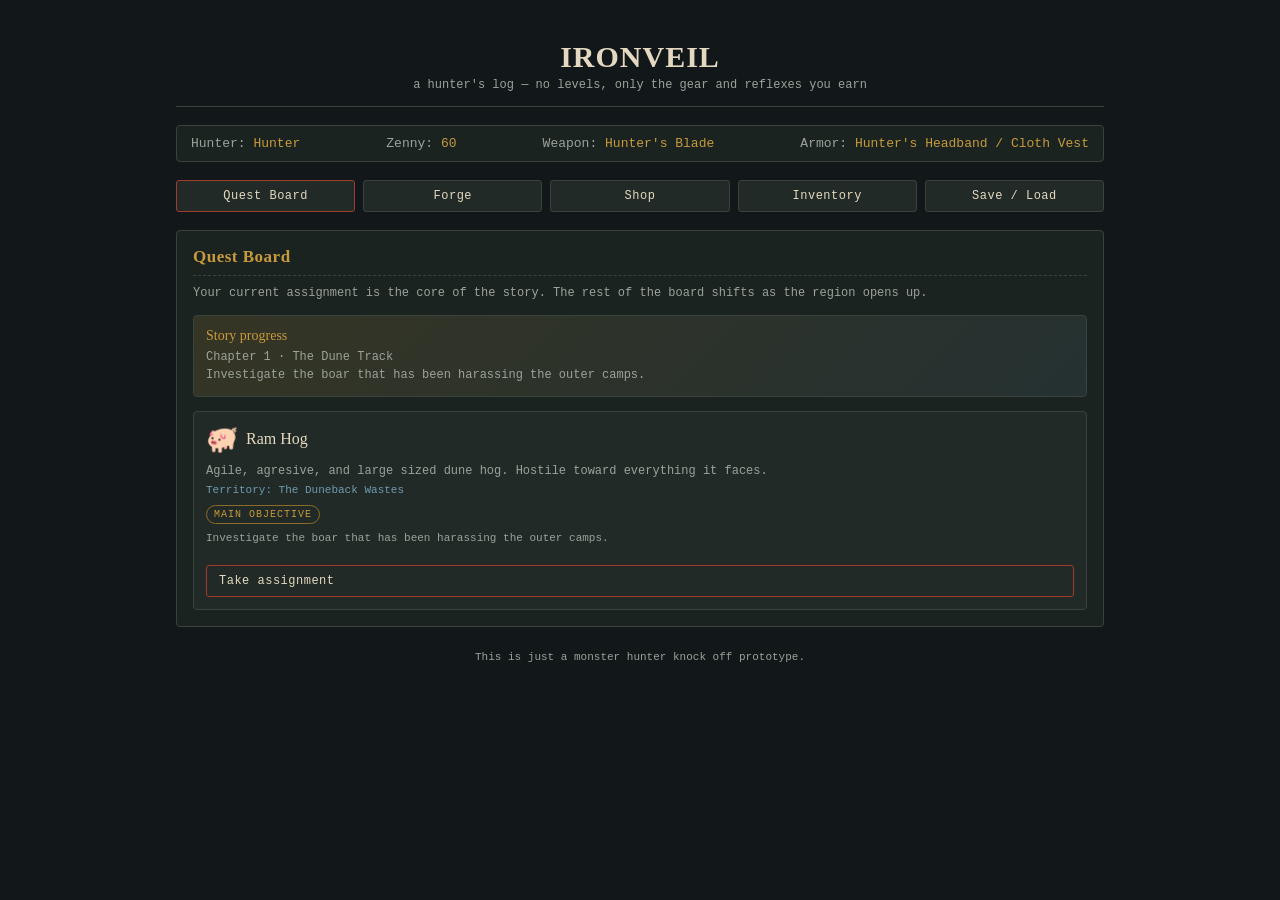
==== game/testgame.html @ aa2f3fcd "Update testgame.html" ====
<!DOCTYPE html>
<html lang="en">
<head>
    <meta charset="UTF-8">
    <meta name="viewport" content="width=device-width, initial-scale=1.0">
    <title>IRONVEIL — A Hunter's Log</title>

    <link rel="stylesheet" href="css/style.css">
</head>

<body>

    <div id="app">

        <div class="banner">
            <div class="eyebrow"></div>
            <h1>IRONVEIL</h1>
            <div class="sub">
                a hunter's log — no levels, only the gear and reflexes you earn
            </div>
        </div>

        <div class="topbar">
            <div class="stat">
                Hunter: <b id="tb-name">—</b>
            </div>

            <div class="stat">
                Zenny: <b id="tb-zenny">0</b>
            </div>

            <div class="stat">
                Weapon: <b id="tb-weapon">—</b>
            </div>

            <div class="stat">
                Armor: <b id="tb-armor">—</b>
            </div>
        </div>

        <div id="village-screen"></div>

        <div id="hunt-screen" class="hidden"></div>

        <div class="footer-note">
            This is just a monster hunter knock off prototype.
        </div>

    </div>

    <script type="module" src="js/main.js?v=202607211"></script>

</body>
</html>
---- game/css/style.css ----
:root {
  --bg: #12171a;
  --panel: #1b2320;
  --panel-alt: #212a26;
  --border: #38433d;
  --text: #e4d9c0;
  --text-dim: #9aa39a;
  --blood: #a23b2e;
  --blood-dim: #6e2c22;
  --gold: #c79a3c;
  --gold-dim: #8a6b28;
  --moss: #7a9a6e;
  --moss-dim: #4f6a47;
  --frost: #6f9bb0;
  --font-display: Georgia, "Times New Roman", serif;
  --font-mono: "Courier New", Courier, monospace;
}
@media (prefers-reduced-motion: reduce) {
  * {
    animation-duration: 0.001s !important;
    transition-duration: 0.001s !important;
  }
}
* {
  box-sizing: border-box;
}
html,
body {
  margin: 0;
  padding: 0;
  background: var(--bg);
  color: var(--text);
  font-family: var(--font-mono);
  min-height: 100vh;
}
#app {
  max-width: 960px;
  margin: 0 auto;
  padding: 16px 16px 48px;
}

.banner {
  text-align: center;
  padding: 18px 10px 14px;
  border-bottom: 1px solid var(--border);
  margin-bottom: 18px;
}
.banner .eyebrow {
  letter-spacing: 3px;
  font-size: 11px;
  color: var(--gold-dim);
  text-transform: uppercase;
}
.banner h1 {
  font-family: var(--font-display);
  font-size: 30px;
  margin: 6px 0 4px;
  letter-spacing: 1px;
  color: var(--text);
}
.banner .sub {
  font-size: 12px;
  color: var(--text-dim);
}

.topbar {
  display: flex;
  justify-content: space-between;
  align-items: center;
  flex-wrap: wrap;
  gap: 10px;
  background: var(--panel);
  border: 1px solid var(--border);
  border-radius: 4px;
  padding: 10px 14px;
  margin-bottom: 18px;
  font-size: 13px;
}
.topbar .stat {
  color: var(--text-dim);
}
.topbar .stat b {
  color: var(--gold);
  font-weight: normal;
}

.panel {
  background: var(--panel);
  border: 1px solid var(--border);
  border-radius: 4px;
  padding: 16px;
  margin-bottom: 18px;
}
.panel h2 {
  font-family: var(--font-display);
  font-size: 17px;
  margin: 0 0 12px;
  border-bottom: 1px dashed var(--border);
  padding-bottom: 8px;
  color: var(--gold);
  letter-spacing: 0.5px;
}

.section-copy {
  font-size: 12px;
  color: var(--text-dim);
  margin: -4px 0 12px;
  line-height: 1.6;
}

.stat-row {
  display: flex;
  flex-wrap: wrap;
  gap: 8px;
  margin-top: 4px;
}

.stat-chip {
  font-size: 11px;
  color: var(--text-dim);
  border: 1px solid var(--border);
  border-radius: 999px;
  padding: 4px 8px;
  background: rgba(255,255,255,0.03);
}

.quest-grid {
  display: grid;
  grid-template-columns: repeat(auto-fit, minmax(260px, 1fr));
  gap: 12px;
}
.quest-card {
  background: var(--panel-alt);
  border: 1px solid var(--border);
  border-radius: 4px;
  padding: 12px;
}
.quest-card .qname {
  font-family: var(--font-display);
  font-size: 16px;
  color: var(--text);
}
.quest-card .qicon {
  font-size: 26px;
  margin-right: 8px;
  vertical-align: middle;
}
.quest-card .qflavor {
  font-size: 12px;
  color: var(--text-dim);
  margin: 6px 0 4px;
  line-height: 1.5;
}
.quest-card .qarena {
  font-size: 11px;
  color: var(--frost);
  margin-bottom: 8px;
}

.story-banner {
  background: linear-gradient(135deg, rgba(199,154,60,0.15), rgba(106,148,176,0.12));
  border: 1px solid var(--border);
  border-radius: 4px;
  padding: 12px;
  margin-bottom: 14px;
}

.story-title {
  font-family: var(--font-display);
  font-size: 14px;
  color: var(--gold);
  margin-bottom: 4px;
}

.story-copy {
  font-size: 12px;
  color: var(--text-dim);
  line-height: 1.5;
}

.story-pill {
  display: inline-block;
  font-size: 10px;
  letter-spacing: 1px;
  text-transform: uppercase;
  color: var(--gold);
  border: 1px solid var(--gold-dim);
  border-radius: 999px;
  padding: 3px 7px;
  margin-bottom: 6px;
}

.story-subtitle {
  font-size: 11px;
  color: var(--text-dim);
  margin-bottom: 10px;
  line-height: 1.5;
}

button {
  font-family: var(--font-mono);
  background: var(--panel-alt);
  color: var(--text);
  border: 1px solid var(--border);
  border-radius: 3px;
  padding: 8px 12px;
  cursor: pointer;
  font-size: 12px;
  letter-spacing: 0.5px;
}
button:hover:not(:disabled) {
  border-color: var(--gold-dim);
  color: var(--gold);
}
button:focus-visible {
  outline: 2px solid var(--gold);
  outline-offset: 2px;
}
button:disabled {
  opacity: 0.4;
  cursor: not-allowed;
}
button.primary {
  border-color: var(--blood);
  color: var(--text);
}
button.primary:hover:not(:disabled) {
  background: var(--blood-dim);
  color: var(--text);
  border-color: var(--blood);
}
button.dodge:hover:not(:disabled) {
  border-color: var(--frost);
  color: var(--frost);
}
button.wide {
  width: 100%;
  text-align: left;
  margin-top: 8px;
}

.forge-grid {
  display: grid;
  grid-template-columns: repeat(auto-fit, minmax(240px, 1fr));
  gap: 12px;
}

.tree-panel {
  margin-top: 12px;
  padding: 10px;
  border: 1px solid var(--border);
  border-radius: 4px;
  background: rgba(255,255,255,0.03);
}

.tree-title {
  font-family: var(--font-display);
  font-size: 14px;
  color: var(--gold);
  margin-bottom: 4px;
}

.tree-copy {
  font-size: 11px;
  color: var(--text-dim);
  line-height: 1.5;
  margin-bottom: 8px;
}

.tree-list {
  display: grid;
  gap: 6px;
}

.tree-node {
  font-size: 11px;
  color: var(--text-dim);
  border: 1px solid var(--border);
  border-radius: 3px;
  padding: 6px 8px;
}

.tree-node.unlocked {
  color: var(--moss);
  border-color: var(--moss-dim);
}

.tree-node.active {
  color: var(--gold);
  border-color: var(--gold-dim);
}

.shop-grid {
  display: grid;
  grid-template-columns: repeat(auto-fit, minmax(220px, 1fr));
  gap: 12px;
}

.shop-card,
.inventory-card {
  background: var(--panel-alt);
  border: 1px solid var(--border);
  border-radius: 4px;
  padding: 12px;
}

.shop-title {
  font-family: var(--font-display);
  font-size: 15px;
  color: var(--text);
  margin-bottom: 4px;
}

.shop-desc {
  font-size: 12px;
  color: var(--text-dim);
  line-height: 1.5;
  margin-bottom: 10px;
}

.shop-actions {
  display: flex;
  justify-content: space-between;
  align-items: center;
  gap: 8px;
  font-size: 11px;
  color: var(--gold);
}

.wide-card {
  min-width: 100%;
}

.inventory-grid {
  display: grid;
  grid-template-columns: repeat(auto-fit, minmax(240px, 1fr));
  gap: 12px;
  margin-top: 6px;
}

.craft-card {
  background: var(--panel-alt);
  border: 1px solid var(--border);
  border-radius: 4px;
  padding: 12px;
}
.craft-card .cname {
  font-family: var(--font-display);
  font-size: 15px;
}
.craft-card .ctag {
  font-size: 10px;
  color: var(--text-dim);
  text-transform: uppercase;
  letter-spacing: 1px;
}
.craft-card .cstat {
  font-size: 12px;
  color: var(--moss);
  margin: 4px 0 4px;
}

.compare-text {
  font-size: 10px;
  color: var(--gold);
  margin-bottom: 8px;
  text-transform: uppercase;
  letter-spacing: 0.5px;
}
.weapon-style {
  font-size: 11px;
  color: var(--text-dim);
  margin-bottom: 8px;
  line-height: 1.5;
}
.loadout-note {
  display: flex;
  flex-wrap: wrap;
  gap: 8px;
  margin: 10px 0 4px;
}
.tactic-pill {
  font-size: 10px;
  color: var(--frost);
  border: 1px solid var(--frost);
  border-radius: 999px;
  padding: 3px 8px;
}

.req-list {
  list-style: none;
  margin: 0 0 10px;
  padding: 0;
  font-size: 11px;
}
.req-list li {
  display: flex;
  justify-content: space-between;
  padding: 2px 0;
  color: var(--text-dim);
}
.req-list li.ok {
  color: var(--moss);
}
.req-list li.bad {
  color: var(--blood);
}

.inv-grid {
  display: grid;
  grid-template-columns: repeat(auto-fit, minmax(140px, 1fr));
  gap: 8px;
  font-size: 12px;
}
.inv-item {
  background: var(--panel-alt);
  border: 1px solid var(--border);
  border-radius: 3px;
  padding: 6px 10px;
  display: flex;
  justify-content: space-between;
}
.inv-item span.n {
  color: var(--text-dim);
}
.inv-empty {
  color: var(--text-dim);
  font-size: 12px;
  font-style: italic;
}

.equip-row {
  display: flex;
  gap: 16px;
  flex-wrap: wrap;
  font-size: 12px;
  margin-top: 4px;
}
.equip-row div {
  color: var(--text-dim);
}
.equip-row b {
  color: var(--gold);
  font-weight: normal;
}

.arena-tag {
  font-size: 11px;
  color: var(--frost);
  margin-bottom: 12px;
}
.monster-head {
  display: flex;
  align-items: center;
  gap: 14px;
  margin-bottom: 10px;
}
.monster-head .micon {
  font-size: 44px;
}
.monster-head .mname {
  font-family: var(--font-display);
  font-size: 22px;
}
.monster-head .mtag {
  display: inline-block;
  font-size: 10px;
  letter-spacing: 1px;
  text-transform: uppercase;
  color: var(--blood);
  border: 1px solid var(--blood-dim);
  border-radius: 3px;
  padding: 2px 6px;
  margin-left: 8px;
  vertical-align: middle;
}

.telegraph-banner {
  background: #26201a;
  border: 1px solid var(--gold-dim);
  border-radius: 4px;
  padding: 10px 12px;
  margin: 10px 0;
  font-size: 12px;
  color: var(--gold);
  line-height: 1.5;
}
.telegraph-banner .tt-label {
  font-size: 10px;
  letter-spacing: 1px;
  text-transform: uppercase;
  color: var(--gold-dim);
  display: block;
  margin-bottom: 4px;
}

.barwrap {
  background: #0d1210;
  border: 1px solid var(--border);
  border-radius: 3px;
  height: 14px;
  overflow: hidden;
  position: relative;
}
.barfill {
  height: 100%;
  transition: width 0.25s ease;
}
.barfill.hp {
  background: var(--blood);
}
.barfill.stam {
  background: var(--moss);
}
.barfill.part {
  background: var(--gold-dim);
}
.barfill.broken {
  background: #3a3a3a;
}
.barlabel {
  font-size: 11px;
  color: var(--text-dim);
  display: flex;
  justify-content: space-between;
  margin-bottom: 3px;
}

.parts-grid {
  display: grid;
  grid-template-columns: repeat(auto-fit, minmax(190px, 1fr));
  gap: 10px;
  margin: 14px 0;
}
.part-card {
  background: var(--panel-alt);
  border: 1px solid var(--border);
  border-radius: 4px;
  padding: 10px;
}
.part-card.broken {
  border-style: dashed;
  border-color: #4a4a44;
}
.part-card .pname {
  font-size: 12px;
  letter-spacing: 0.5px;
  display: flex;
  justify-content: space-between;
  align-items: center;
}
.part-tag {
  font-size: 9px;
  padding: 1px 5px;
  border-radius: 2px;
  letter-spacing: 0.5px;
}
.part-tag.exposed {
  background: var(--gold-dim);
  color: #1a1408;
}
.part-tag.spent {
  background: #3a3a3a;
  color: var(--text-dim);
}
.part-tag.armored {
  background: #3a2a1a;
  color: var(--frost);
  border: 1px solid var(--frost);
}
.hint-row {
  margin-top: 5px;
  display: flex;
  gap: 5px;
  flex-wrap: wrap;
}
.hint-chip {
  font-size: 9px;
  color: var(--text-dim);
  border: 1px solid var(--border);
  border-radius: 2px;
  padding: 1px 5px;
}

.player-status {
  display: flex;
  gap: 20px;
  flex-wrap: wrap;
  margin: 14px 0;
}
.player-status .col {
  flex: 1;
  min-width: 180px;
}

.action-group-label {
  font-size: 10px;
  color: var(--text-dim);
  text-transform: uppercase;
  letter-spacing: 1px;
  margin: 10px 0 4px;
}
.actions {
  display: grid;
  grid-template-columns: repeat(auto-fit, minmax(140px, 1fr));
  gap: 8px;
  margin-bottom: 6px;
}

.log {
  background: #0d1210;
  border: 1px solid var(--border);
  border-radius: 4px;
  padding: 10px 12px;
  height: 190px;
  overflow-y: auto;
  font-size: 12px;
  line-height: 1.6;
}
.log div {
  margin-bottom: 2px;
}
.log .l-hit {
  color: var(--text);
}
.log .l-crit {
  color: var(--gold);
}
.log .l-dmg {
  color: var(--blood);
}
.log .l-sys {
  color: var(--text-dim);
  font-style: italic;
}
.log .l-break {
  color: var(--gold);
  font-weight: bold;
}
.log .l-telegraph {
  color: var(--frost);
}
.log .l-good {
  color: var(--moss);
}

.overlay {
  position: relative;
  margin-top: 14px;
  background: var(--panel-alt);
  border: 1px solid var(--gold-dim);
  border-radius: 4px;
  padding: 16px;
}
.overlay h3 {
  font-family: var(--font-display);
  color: var(--gold);
  margin: 0 0 10px;
}
.loot-grid {
  display: grid;
  grid-template-columns: repeat(auto-fit, minmax(120px, 1fr));
  gap: 8px;
  margin: 10px 0;
}
.loot-item {
  background: var(--panel);
  border: 1px solid var(--border);
  border-radius: 3px;
  padding: 6px 8px;
  font-size: 12px;
}

.footer-note {
  text-align: center;
  font-size: 11px;
  color: var(--text-dim);
  margin-top: 24px;
}
.hidden {
  display: none !important;
}
::-webkit-scrollbar {
  width: 8px;
}
::-webkit-scrollbar-thumb {
  background: var(--border);
  border-radius: 4px;
}
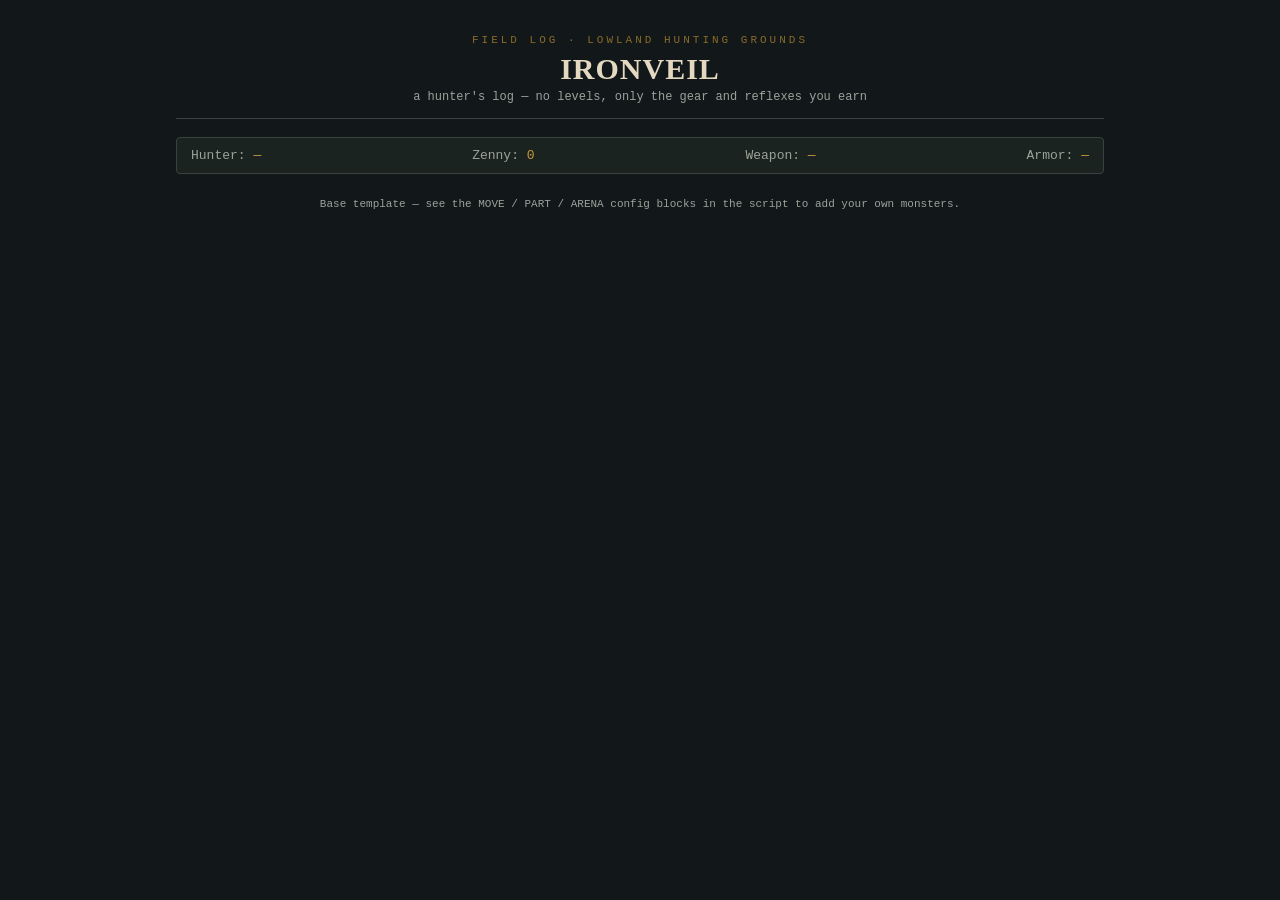
==== commit 533b22ab: "Modular yea as the title said" ====
--- a/game/testgame.html
+++ b/game/testgame.html
@@ -13,7 +13,7 @@
     <div id="app">
 
         <div class="banner">
-            <div class="eyebrow"></div>
+            <div class="eyebrow">Field Log · Lowland Hunting Grounds</div>
             <h1>IRONVEIL</h1>
             <div class="sub">
                 a hunter's log — no levels, only the gear and reflexes you earn
@@ -43,7 +43,7 @@
         <div id="hunt-screen" class="hidden"></div>
 
         <div class="footer-note">
-            This is just a monster hunter knock off prototype.
+            Base template — see the MOVE / PART / ARENA config blocks in the script to add your own monsters.
         </div>
 
     </div>
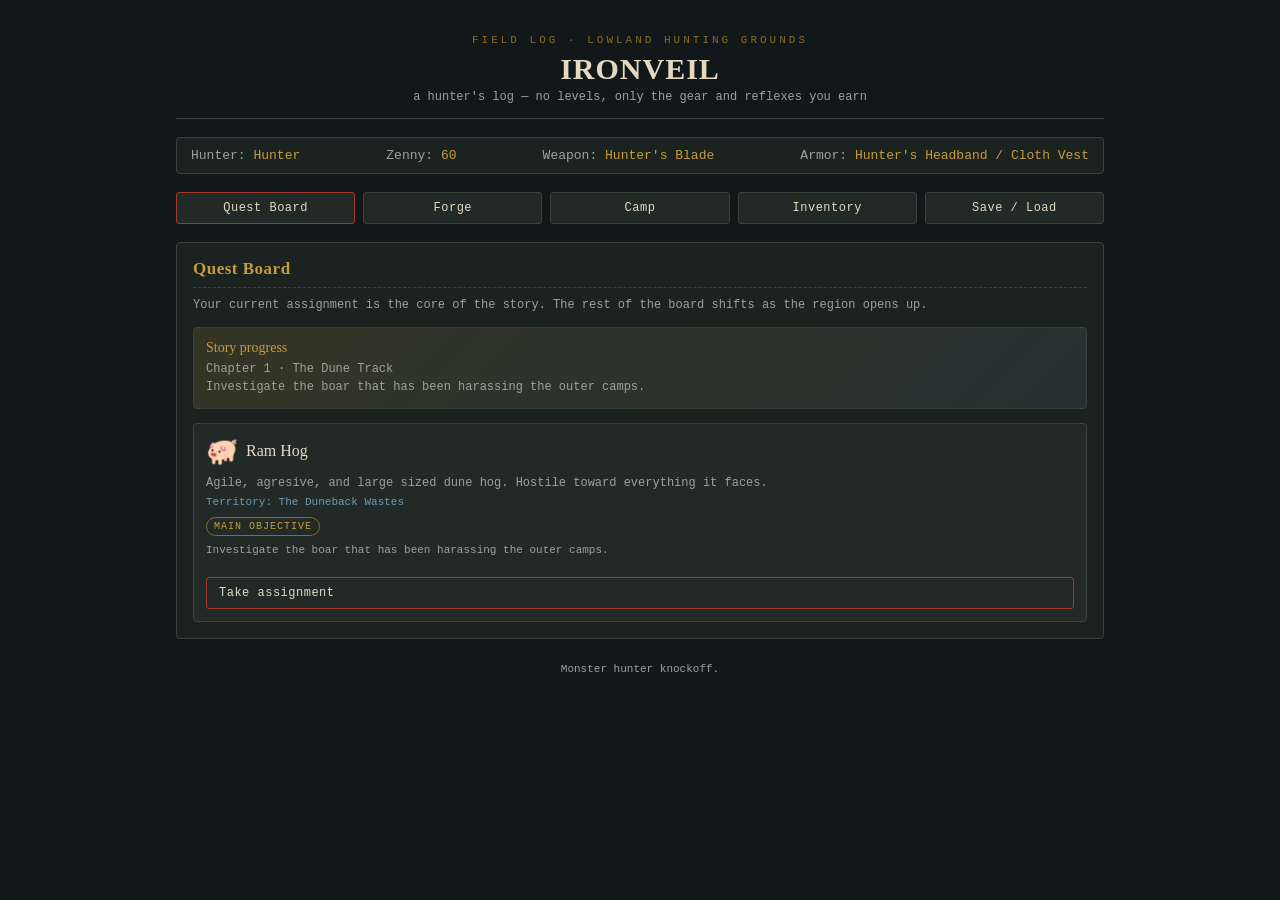
==== commit 0d01fa53: "typo" ====
--- a/game/testgame.html
+++ b/game/testgame.html
@@ -43,12 +43,12 @@
         <div id="hunt-screen" class="hidden"></div>
 
         <div class="footer-note">
-            Base template — see the MOVE / PART / ARENA config blocks in the script to add your own monsters.
+            Monster hunter knockoff.
         </div>
 
     </div>
 
-    <script type="module" src="js/main.js?v=202607211"></script>
+    <script type="module" src="js/main.js"></script>
 
 </body>
 </html>
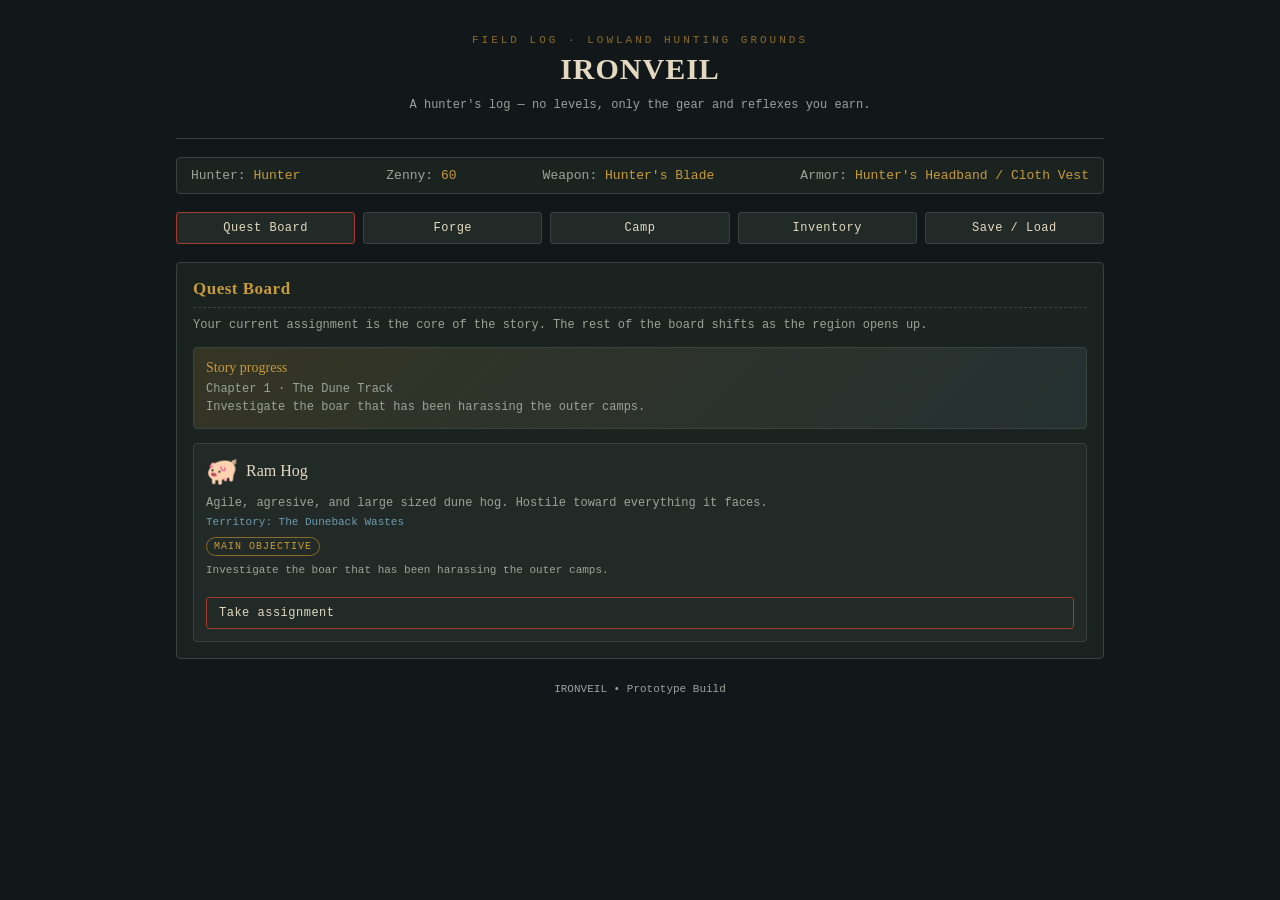
==== commit fdcd003f: "refactor massive yes" ====
--- a/game/testgame.html
+++ b/game/testgame.html
@@ -1,54 +1,74 @@
 <!DOCTYPE html>
 <html lang="en">
+
 <head>
     <meta charset="UTF-8">
     <meta name="viewport" content="width=device-width, initial-scale=1.0">
+
     <title>IRONVEIL — A Hunter's Log</title>
 
-    <link rel="stylesheet" href="css/style.css">
+    <link rel="stylesheet" href="css/variables.css">
+    <link rel="stylesheet" href="css/base.css">
+    <link rel="stylesheet" href="css/common.css">
+    <link rel="stylesheet" href="css/layout.css">
+    <link rel="stylesheet" href="css/components.css">
+    <link rel="stylesheet" href="css/buttons.css">
+    <link rel="stylesheet" href="css/forge.css">
+    <link rel="stylesheet" href="css/inventory.css">
+    <link rel="stylesheet" href="css/combat.css">
+    <link rel="stylesheet" href="css/utilities.css">
 </head>
 
 <body>
 
-    <div id="app">
+    <main id="app">
 
-        <div class="banner">
+        <header class="banner">
             <div class="eyebrow">Field Log · Lowland Hunting Grounds</div>
+
             <h1>IRONVEIL</h1>
-            <div class="sub">
-                a hunter's log — no levels, only the gear and reflexes you earn
-            </div>
-        </div>
 
-        <div class="topbar">
+            <p class="sub">
+                A hunter's log — no levels, only the gear and reflexes you earn.
+            </p>
+        </header>
+
+        <nav class="topbar" aria-label="Hunter Status">
+
             <div class="stat">
-                Hunter: <b id="tb-name">—</b>
+                Hunter:
+                <b id="tb-name">—</b>
             </div>
 
             <div class="stat">
-                Zenny: <b id="tb-zenny">0</b>
+                Zenny:
+                <b id="tb-zenny">0</b>
             </div>
 
             <div class="stat">
-                Weapon: <b id="tb-weapon">—</b>
+                Weapon:
+                <b id="tb-weapon">—</b>
             </div>
 
             <div class="stat">
-                Armor: <b id="tb-armor">—</b>
+                Armor:
+                <b id="tb-armor">—</b>
             </div>
-        </div>
 
-        <div id="village-screen"></div>
+        </nav>
 
-        <div id="hunt-screen" class="hidden"></div>
+        <section id="village-screen"></section>
 
-        <div class="footer-note">
-            Monster hunter knockoff.
-        </div>
+        <section id="hunt-screen" class="hidden"></section>
 
-    </div>
+        <footer class="footer-note">
+            IRONVEIL • Prototype Build
+        </footer>
+
+    </main>
 
     <script type="module" src="js/main.js"></script>
 
 </body>
+
 </html>
--- a/game/css/variables.css
+++ b/game/css/variables.css
@@ -0,0 +1,25 @@
+:root {
+    --bg: #12171a;
+    --panel: #1b2320;
+    --panel-alt: #212a26;
+    --border: #38433d;
+    --text: #e4d9c0;
+    --text-dim: #9aa39a;
+    --blood: #a23b2e;
+    --blood-dim: #6e2c22;
+    --gold: #c79a3c;
+    --gold-dim: #8a6b28;
+    --moss: #7a9a6e;
+    --moss-dim: #4f6a47;
+    --frost: #6f9bb0;
+
+    --font-display: Georgia, "Times New Roman", serif;
+    --font-mono: "Courier New", Courier, monospace;
+}
+
+@media (prefers-reduced-motion: reduce) {
+    * {
+        animation-duration: 0.001s !important;
+        transition-duration: 0.001s !important;
+    }
+}
--- a/game/css/base.css
+++ b/game/css/base.css
@@ -0,0 +1,13 @@
+* {
+    box-sizing: border-box;
+}
+
+html,
+body {
+    margin: 0;
+    padding: 0;
+    background: var(--bg);
+    color: var(--text);
+    font-family: var(--font-mono);
+    min-height: 100vh;
+}
--- a/game/css/common.css
+++ b/game/css/common.css
@@ -0,0 +1,6 @@
+.card {
+    background: var(--panel-alt);
+    border: 1px solid var(--border);
+    border-radius: 4px;
+    padding: 12px;
+}
--- a/game/css/layout.css
+++ b/game/css/layout.css
@@ -0,0 +1,53 @@
+#app {
+    max-width: 960px;
+    margin: 0 auto;
+    padding: 16px 16px 48px;
+}
+
+.panel {
+    background: var(--panel);
+    border: 1px solid var(--border);
+    border-radius: 4px;
+    padding: 16px;
+    margin-bottom: 18px;
+}
+
+.panel h2 {
+    font-family: var(--font-display);
+    font-size: 17px;
+    margin: 0 0 12px;
+    border-bottom: 1px dashed var(--border);
+    padding-bottom: 8px;
+    color: var(--gold);
+    letter-spacing: 0.5px;
+}
+
+.section-copy {
+    font-size: 12px;
+    color: var(--text-dim);
+    margin: -4px 0 12px;
+    line-height: 1.6;
+}
+
+.topbar {
+    display: flex;
+    justify-content: space-between;
+    align-items: center;
+    flex-wrap: wrap;
+    gap: 10px;
+    background: var(--panel);
+    border: 1px solid var(--border);
+    border-radius: 4px;
+    padding: 10px 14px;
+    margin-bottom: 18px;
+    font-size: 13px;
+}
+
+.topbar .stat {
+    color: var(--text-dim);
+}
+
+.topbar .stat b {
+    color: var(--gold);
+    font-weight: normal;
+}
--- a/game/css/components.css
+++ b/game/css/components.css
@@ -0,0 +1,109 @@
+.banner {
+    text-align: center;
+    padding: 18px 10px 14px;
+    border-bottom: 1px solid var(--border);
+    margin-bottom: 18px;
+}
+
+.banner .eyebrow {
+    letter-spacing: 3px;
+    font-size: 11px;
+    color: var(--gold-dim);
+    text-transform: uppercase;
+}
+
+.banner h1 {
+    font-family: var(--font-display);
+    font-size: 30px;
+    margin: 6px 0 4px;
+    letter-spacing: 1px;
+    color: var(--text);
+}
+
+.banner .sub {
+    font-size: 12px;
+    color: var(--text-dim);
+}
+
+/* Story */
+
+.story-banner {
+    background: linear-gradient(
+        135deg,
+        rgba(199,154,60,0.15),
+        rgba(106,148,176,0.12)
+    );
+    border: 1px solid var(--border);
+    border-radius: 4px;
+    padding: 12px;
+    margin-bottom: 14px;
+}
+
+.story-pill {
+    display: inline-block;
+    font-size: 10px;
+    letter-spacing: 1px;
+    text-transform: uppercase;
+    color: var(--gold);
+    border: 1px solid var(--gold-dim);
+    border-radius: 999px;
+    padding: 3px 7px;
+    margin-bottom: 6px;
+}
+
+.story-title {
+    font-family: var(--font-display);
+    font-size: 14px;
+    color: var(--gold);
+    margin-bottom: 4px;
+}
+
+.story-subtitle {
+    font-size: 11px;
+    color: var(--text-dim);
+    margin-bottom: 10px;
+    line-height: 1.5;
+}
+
+.story-copy {
+    font-size: 12px;
+    color: var(--text-dim);
+    line-height: 1.5;
+}
+
+/* Quests */
+
+.quest-grid {
+    display: grid;
+    grid-template-columns: repeat(auto-fit, minmax(260px, 1fr));
+    gap: 12px;
+}
+
+.quest-card {
+    position: relative;
+}
+
+.quest-card .qicon {
+    font-size: 26px;
+    margin-right: 8px;
+    vertical-align: middle;
+}
+
+.quest-card .qname {
+    font-family: var(--font-display);
+    font-size: 16px;
+    color: var(--text);
+}
+
+.quest-card .qflavor {
+    font-size: 12px;
+    color: var(--text-dim);
+    margin: 6px 0 4px;
+    line-height: 1.5;
+}
+
+.quest-card .qarena {
+    font-size: 11px;
+    color: var(--frost);
+    margin-bottom: 8px;
+}
--- a/game/css/buttons.css
+++ b/game/css/buttons.css
@@ -0,0 +1,48 @@
+button {
+    font-family: var(--font-mono);
+    background: var(--panel-alt);
+    color: var(--text);
+    border: 1px solid var(--border);
+    border-radius: 3px;
+    padding: 8px 12px;
+    cursor: pointer;
+    font-size: 12px;
+    letter-spacing: 0.5px;
+}
+
+button:hover:not(:disabled) {
+    border-color: var(--gold-dim);
+    color: var(--gold);
+}
+
+button:focus-visible {
+    outline: 2px solid var(--gold);
+    outline-offset: 2px;
+}
+
+button:disabled {
+    opacity: 0.4;
+    cursor: not-allowed;
+}
+
+button.primary {
+    border-color: var(--blood);
+    color: var(--text);
+}
+
+button.primary:hover:not(:disabled) {
+    background: var(--blood-dim);
+    color: var(--text);
+    border-color: var(--blood);
+}
+
+button.dodge:hover:not(:disabled) {
+    border-color: var(--frost);
+    color: var(--frost);
+}
+
+button.wide {
+    width: 100%;
+    text-align: left;
+    margin-top: 8px;
+}
--- a/game/css/forge.css
+++ b/game/css/forge.css
@@ -0,0 +1,109 @@
+.forge-grid {
+    display: grid;
+    grid-template-columns: repeat(auto-fit, minmax(240px, 1fr));
+    gap: 12px;
+}
+
+.tree-panel {
+    margin-top: 12px;
+    padding: 10px;
+    border: 1px solid var(--border);
+    border-radius: 4px;
+    background: rgba(255,255,255,0.03);
+}
+
+.tree-title {
+    font-family: var(--font-display);
+    font-size: 14px;
+    color: var(--gold);
+    margin-bottom: 4px;
+}
+
+.tree-copy {
+    font-size: 11px;
+    color: var(--text-dim);
+    line-height: 1.5;
+    margin-bottom: 8px;
+}
+
+.tree-list {
+    display: grid;
+    gap: 6px;
+}
+
+.tree-node {
+    font-size: 11px;
+    color: var(--text-dim);
+    border: 1px solid var(--border);
+    border-radius: 3px;
+    padding: 6px 8px;
+}
+
+.tree-node.unlocked {
+    color: var(--moss);
+    border-color: var(--moss-dim);
+}
+
+.tree-node.active {
+    color: var(--gold);
+    border-color: var(--gold-dim);
+}
+
+.craft-card {
+    position: relative;
+}
+
+.craft-card .cname {
+    font-family: var(--font-display);
+    font-size: 15px;
+}
+
+.craft-card .ctag {
+    font-size: 10px;
+    color: var(--text-dim);
+    text-transform: uppercase;
+    letter-spacing: 1px;
+}
+
+.craft-card .cstat {
+    font-size: 12px;
+    color: var(--moss);
+    margin: 4px 0;
+}
+
+.compare-text {
+    font-size: 10px;
+    color: var(--gold);
+    margin-bottom: 8px;
+    text-transform: uppercase;
+    letter-spacing: 0.5px;
+}
+
+.weapon-style {
+    font-size: 11px;
+    color: var(--text-dim);
+    margin-bottom: 8px;
+    line-height: 1.5;
+}
+
+.req-list {
+    list-style: none;
+    margin: 0 0 10px;
+    padding: 0;
+    font-size: 11px;
+}
+
+.req-list li {
+    display: flex;
+    justify-content: space-between;
+    padding: 2px 0;
+    color: var(--text-dim);
+}
+
+.req-list li.ok {
+    color: var(--moss);
+}
+
+.req-list li.bad {
+    color: var(--blood);
+}
--- a/game/css/inventory.css
+++ b/game/css/inventory.css
@@ -0,0 +1,110 @@
+/* shop */
+
+.shop-grid {
+    display: grid;
+    grid-template-columns: repeat(auto-fit, minmax(220px, 1fr));
+    gap: 12px;
+}
+
+.shop-card,
+.inventory-card {
+    position: relative;
+}
+
+.shop-title {
+    font-family: var(--font-display);
+    font-size: 15px;
+    color: var(--text);
+    margin-bottom: 4px;
+}
+
+.shop-desc {
+    font-size: 12px;
+    color: var(--text-dim);
+    line-height: 1.5;
+    margin-bottom: 10px;
+}
+
+.shop-actions {
+    display: flex;
+    justify-content: space-between;
+    align-items: center;
+    gap: 8px;
+    font-size: 11px;
+    color: var(--gold);
+}
+
+.wide-card {
+    min-width: 100%;
+}
+
+/* inventory */
+
+.inventory-grid {
+    display: grid;
+    grid-template-columns: repeat(auto-fit, minmax(240px, 1fr));
+    gap: 12px;
+    margin-top: 6px;
+}
+
+.inv-grid {
+    display: grid;
+    grid-template-columns: repeat(auto-fit, minmax(140px, 1fr));
+    gap: 8px;
+    font-size: 12px;
+}
+
+.inv-item {
+    background: var(--panel-alt);
+    border: 1px solid var(--border);
+    border-radius: 3px;
+    padding: 6px 10px;
+    display: flex;
+    justify-content: space-between;
+}
+
+.inv-item span.n {
+    color: var(--text-dim);
+}
+
+.inv-empty {
+    color: var(--text-dim);
+    font-size: 12px;
+    font-style: italic;
+}
+
+/* equipment */
+
+.equip-row {
+    display: flex;
+    gap: 16px;
+    flex-wrap: wrap;
+    font-size: 12px;
+    margin-top: 4px;
+}
+
+.equip-row div {
+    color: var(--text-dim);
+}
+
+.equip-row b {
+    color: var(--gold);
+    font-weight: normal;
+}
+
+/* loadout */
+
+.loadout-note {
+    display: flex;
+    flex-wrap: wrap;
+    gap: 8px;
+    margin: 10px 0 4px;
+}
+
+.tactic-pill {
+    font-size: 10px;
+    color: var(--frost);
+    border: 1px solid var(--frost);
+    border-radius: 999px;
+    padding: 3px 8px;
+}
--- a/game/css/combat.css
+++ b/game/css/combat.css
@@ -0,0 +1,272 @@
+/* Arena & Monsters */
+
+.arena-tag {
+    font-size: 11px;
+    color: var(--frost);
+    margin-bottom: 12px;
+}
+
+.monster-head {
+    display: flex;
+    align-items: center;
+    gap: 14px;
+    margin-bottom: 10px;
+}
+
+.monster-head .micon {
+    font-size: 44px;
+}
+
+.monster-head .mname {
+    font-family: var(--font-display);
+    font-size: 22px;
+}
+
+.monster-head .mtag {
+    display: inline-block;
+    font-size: 10px;
+    letter-spacing: 1px;
+    text-transform: uppercase;
+    color: var(--blood);
+    border: 1px solid var(--blood-dim);
+    border-radius: 3px;
+    padding: 2px 6px;
+    margin-left: 8px;
+    vertical-align: middle;
+}
+
+/* Telegraph */
+
+.telegraph-banner {
+    background: #26201a;
+    border: 1px solid var(--gold-dim);
+    border-radius: 4px;
+    padding: 10px 12px;
+    margin: 10px 0;
+    font-size: 12px;
+    color: var(--gold);
+    line-height: 1.5;
+}
+
+.telegraph-banner .tt-label {
+    display: block;
+    margin-bottom: 4px;
+    font-size: 10px;
+    letter-spacing: 1px;
+    text-transform: uppercase;
+    color: var(--gold-dim);
+}
+
+/* Status Bars */
+
+.barwrap {
+    position: relative;
+    overflow: hidden;
+    height: 14px;
+    background: #0d1210;
+    border: 1px solid var(--border);
+    border-radius: 3px;
+}
+
+.barfill {
+    height: 100%;
+    transition: width 0.25s ease;
+}
+
+.barfill.hp {
+    background: var(--blood);
+}
+
+.barfill.stam {
+    background: var(--moss);
+}
+
+.barfill.part {
+    background: var(--gold-dim);
+}
+
+.barfill.broken {
+    background: #3a3a3a;
+}
+
+.barlabel {
+    display: flex;
+    justify-content: space-between;
+    margin-bottom: 3px;
+    font-size: 11px;
+    color: var(--text-dim);
+}
+
+/* Monster Parts Grid */
+
+.parts-grid {
+    display: grid;
+    grid-template-columns: repeat(auto-fit, minmax(190px, 1fr));
+    gap: 10px;
+    margin: 14px 0;
+}
+
+.part-card {
+    position: relative;
+}
+
+.part-card.broken {
+    border-style: dashed;
+    border-color: #4a4a44;
+}
+
+.part-card .pname {
+    display: flex;
+    justify-content: space-between;
+    align-items: center;
+    font-size: 12px;
+    letter-spacing: .5px;
+}
+
+.part-tag {
+    padding: 1px 5px;
+    border-radius: 2px;
+    font-size: 9px;
+    letter-spacing: .5px;
+}
+
+.part-tag.exposed {
+    background: var(--gold-dim);
+    color: #1a1408;
+}
+
+.part-tag.spent {
+    background: #3a3a3a;
+    color: var(--text-dim);
+}
+
+.part-tag.armored {
+    background: #3a2a1a;
+    color: var(--frost);
+    border: 1px solid var(--frost);
+}
+
+.hint-row {
+    display: flex;
+    flex-wrap: wrap;
+    gap: 5px;
+    margin-top: 5px;
+}
+
+.hint-chip {
+    padding: 1px 5px;
+    border: 1px solid var(--border);
+    border-radius: 2px;
+    font-size: 9px;
+    color: var(--text-dim);
+}
+
+/* Player Status */
+
+.player-status {
+    display: flex;
+    flex-wrap: wrap;
+    gap: 20px;
+    margin: 14px 0;
+}
+
+.player-status .col {
+    flex: 1;
+    min-width: 180px;
+}
+
+/* Actions */
+
+.action-group-label {
+    margin: 10px 0 4px;
+    font-size: 10px;
+    color: var(--text-dim);
+    text-transform: uppercase;
+    letter-spacing: 1px;
+}
+
+.actions {
+    display: grid;
+    grid-template-columns: repeat(auto-fit, minmax(140px, 1fr));
+    gap: 8px;
+    margin-bottom: 6px;
+}
+
+.log {
+    height: 190px;
+    overflow-y: auto;
+    padding: 10px 12px;
+    background: #0d1210;
+    border: 1px solid var(--border);
+    border-radius: 4px;
+    font-size: 12px;
+    line-height: 1.6;
+}
+
+/* Combat Log Entries */
+
+.log div {
+    margin-bottom: 2px;
+}
+
+.log .l-hit {
+    color: var(--text);
+}
+
+.log .l-crit {
+    color: var(--gold);
+}
+
+.log .l-dmg {
+    color: var(--blood);
+}
+
+.log .l-sys {
+    color: var(--text-dim);
+    font-style: italic;
+}
+
+.log .l-break {
+    color: var(--gold);
+    font-weight: bold;
+}
+
+.log .l-telegraph {
+    color: var(--frost);
+}
+
+.log .l-good {
+    color: var(--moss);
+}
+
+/* Loot Overlay */
+
+.overlay {
+    position: relative;
+    margin-top: 14px;
+    padding: 16px;
+    background: var(--panel-alt);
+    border: 1px solid var(--gold-dim);
+    border-radius: 4px;
+}
+
+.overlay h3 {
+    margin: 0 0 10px;
+    font-family: var(--font-display);
+    color: var(--gold);
+}
+
+.loot-grid {
+    display: grid;
+    grid-template-columns: repeat(auto-fit, minmax(120px, 1fr));
+    gap: 8px;
+    margin: 10px 0;
+}
+
+.loot-item {
+    padding: 6px 8px;
+    background: var(--panel);
+    border: 1px solid var(--border);
+    border-radius: 3px;
+    font-size: 12px;
+}
--- a/game/css/utilities.css
+++ b/game/css/utilities.css
@@ -0,0 +1,19 @@
+.hidden {
+    display: none !important;
+}
+
+.footer-note {
+    text-align: center;
+    font-size: 11px;
+    color: var(--text-dim);
+    margin-top: 24px;
+}
+
+::-webkit-scrollbar {
+    width: 8px;
+}
+
+::-webkit-scrollbar-thumb {
+    background: var(--border);
+    border-radius: 4px;
+}
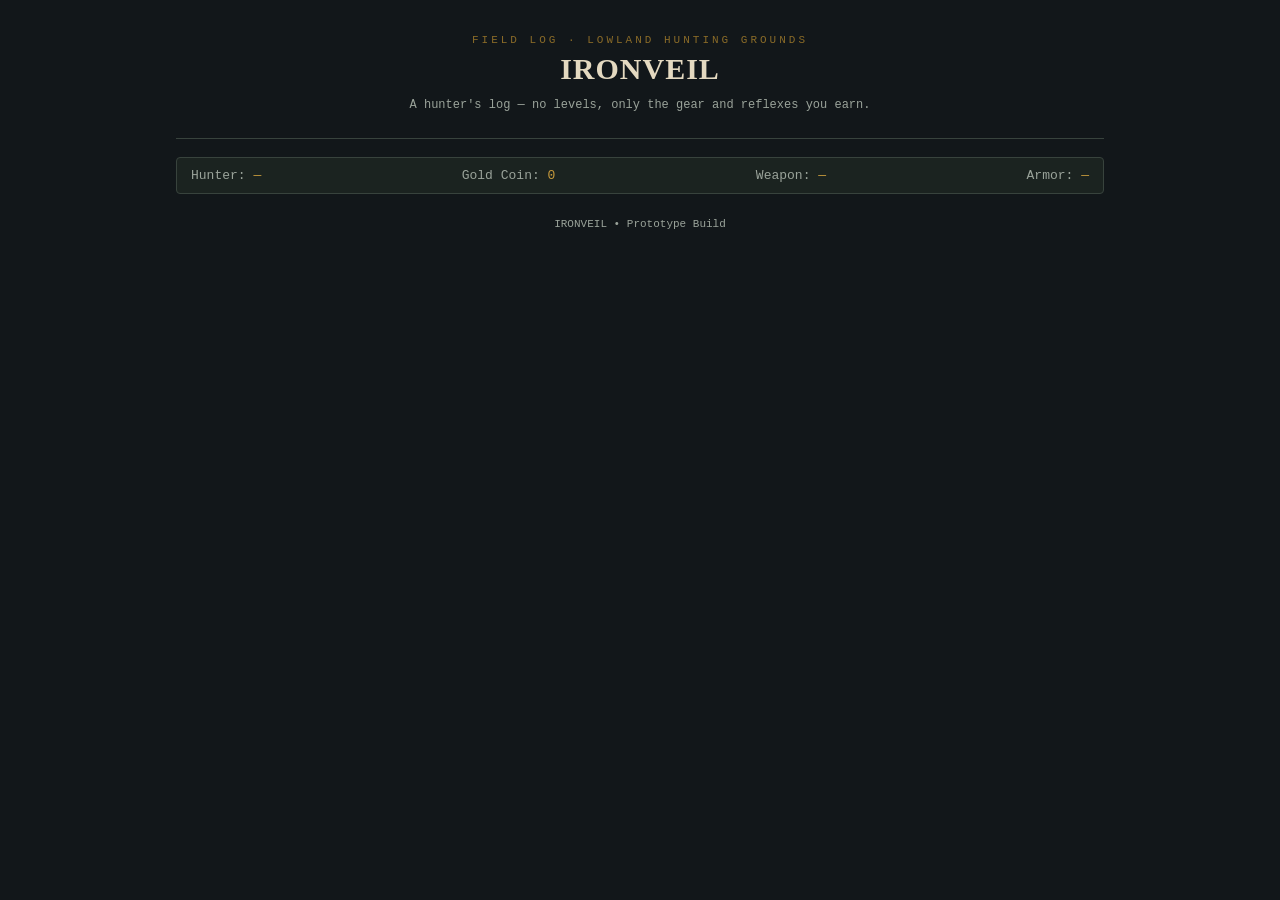
==== commit 0ea93337: "Player Moveset Revamp" ====
--- a/game/testgame.html
+++ b/game/testgame.html
@@ -41,8 +41,8 @@
             </div>
 
             <div class="stat">
-                Zenny:
-                <b id="tb-zenny">0</b>
+                Gold Coin:
+                <b id="tb-goldcoin">0</b>
             </div>
 
             <div class="stat">
--- a/game/css/combat.css
+++ b/game/css/combat.css
@@ -1,272 +1,350 @@
 /* Arena & Monsters */
 
 .arena-tag {
-    font-size: 11px;
-    color: var(--frost);
-    margin-bottom: 12px;
+  font-size: 11px;
+  color: var(--frost);
+  margin-bottom: 12px;
 }
 
 .monster-head {
-    display: flex;
-    align-items: center;
-    gap: 14px;
-    margin-bottom: 10px;
+  display: flex;
+  align-items: center;
+  gap: 14px;
+  margin-bottom: 10px;
 }
 
 .monster-head .micon {
-    font-size: 44px;
+  font-size: 44px;
 }
 
 .monster-head .mname {
-    font-family: var(--font-display);
-    font-size: 22px;
+  font-family: var(--font-display);
+  font-size: 22px;
 }
 
 .monster-head .mtag {
-    display: inline-block;
-    font-size: 10px;
-    letter-spacing: 1px;
-    text-transform: uppercase;
-    color: var(--blood);
-    border: 1px solid var(--blood-dim);
-    border-radius: 3px;
-    padding: 2px 6px;
-    margin-left: 8px;
-    vertical-align: middle;
+  display: inline-block;
+  font-size: 10px;
+  letter-spacing: 1px;
+  text-transform: uppercase;
+  color: var(--blood);
+  border: 1px solid var(--blood-dim);
+  border-radius: 3px;
+  padding: 2px 6px;
+  margin-left: 8px;
+  vertical-align: middle;
+}
+
+/* Encounter Overlay */
+
+.encounter-icon {
+  font-size: 48px;
+  text-align: center;
+  margin: 12px 0;
+}
+
+.encounter-text {
+  text-align: center;
+  line-height: 1.6;
+  margin: 18px 0;
+}
+
+.encounter-info {
+  margin: 16px 0;
+  padding: 12px;
+  background: var(--panel-alt);
+  border: 1px solid var(--border);
+  border-radius: 4px;
+  font-size: 12px;
+  color: var(--text-dim);
 }
 
 /* Telegraph */
 
 .telegraph-banner {
-    background: #26201a;
-    border: 1px solid var(--gold-dim);
-    border-radius: 4px;
-    padding: 10px 12px;
-    margin: 10px 0;
-    font-size: 12px;
-    color: var(--gold);
-    line-height: 1.5;
+  background: #26201a;
+  border: 1px solid var(--gold-dim);
+  border-radius: 4px;
+  padding: 10px 12px;
+  margin: 10px 0;
+  font-size: 12px;
+  color: var(--gold);
+  line-height: 1.5;
 }
 
 .telegraph-banner .tt-label {
-    display: block;
-    margin-bottom: 4px;
-    font-size: 10px;
-    letter-spacing: 1px;
-    text-transform: uppercase;
-    color: var(--gold-dim);
+  display: block;
+  margin-bottom: 4px;
+  font-size: 10px;
+  letter-spacing: 1px;
+  text-transform: uppercase;
+  color: var(--gold-dim);
 }
 
 /* Status Bars */
 
 .barwrap {
-    position: relative;
-    overflow: hidden;
-    height: 14px;
-    background: #0d1210;
-    border: 1px solid var(--border);
-    border-radius: 3px;
+  position: relative;
+  overflow: hidden;
+  height: 14px;
+  background: #0d1210;
+  border: 1px solid var(--border);
+  border-radius: 3px;
 }
 
 .barfill {
-    height: 100%;
-    transition: width 0.25s ease;
+  height: 100%;
+  transition: width 0.25s ease;
 }
 
 .barfill.hp {
-    background: var(--blood);
+  background: var(--blood);
 }
 
 .barfill.stam {
-    background: var(--moss);
+  background: var(--moss);
 }
 
 .barfill.part {
-    background: var(--gold-dim);
+  background: var(--gold-dim);
 }
 
 .barfill.broken {
-    background: #3a3a3a;
+  background: #3a3a3a;
 }
 
 .barlabel {
-    display: flex;
-    justify-content: space-between;
-    margin-bottom: 3px;
-    font-size: 11px;
-    color: var(--text-dim);
+  display: flex;
+  justify-content: space-between;
+  margin-bottom: 3px;
+  font-size: 11px;
+  color: var(--text-dim);
 }
 
 /* Monster Parts Grid */
 
 .parts-grid {
-    display: grid;
-    grid-template-columns: repeat(auto-fit, minmax(190px, 1fr));
-    gap: 10px;
-    margin: 14px 0;
+  display: grid;
+  grid-template-columns: repeat(auto-fit, minmax(190px, 1fr));
+  gap: 10px;
+  margin: 14px 0;
 }
 
 .part-card {
-    position: relative;
+  position: relative;
 }
 
 .part-card.broken {
-    border-style: dashed;
-    border-color: #4a4a44;
+  border-style: dashed;
+  border-color: #4a4a44;
 }
 
 .part-card .pname {
-    display: flex;
-    justify-content: space-between;
-    align-items: center;
-    font-size: 12px;
-    letter-spacing: .5px;
+  display: flex;
+  justify-content: space-between;
+  align-items: center;
+  font-size: 12px;
+  letter-spacing: 0.5px;
 }
 
 .part-tag {
-    padding: 1px 5px;
-    border-radius: 2px;
-    font-size: 9px;
-    letter-spacing: .5px;
+  padding: 1px 5px;
+  border-radius: 2px;
+  font-size: 9px;
+  letter-spacing: 0.5px;
 }
 
 .part-tag.exposed {
-    background: var(--gold-dim);
-    color: #1a1408;
+  background: var(--gold-dim);
+  color: #1a1408;
 }
 
 .part-tag.spent {
-    background: #3a3a3a;
-    color: var(--text-dim);
+  background: #3a3a3a;
+  color: var(--text-dim);
 }
 
 .part-tag.armored {
-    background: #3a2a1a;
-    color: var(--frost);
-    border: 1px solid var(--frost);
+  background: #3a2a1a;
+  color: var(--frost);
+  border: 1px solid var(--frost);
 }
 
 .hint-row {
-    display: flex;
-    flex-wrap: wrap;
-    gap: 5px;
-    margin-top: 5px;
+  display: flex;
+  flex-wrap: wrap;
+  gap: 5px;
+  margin-top: 5px;
 }
 
 .hint-chip {
-    padding: 1px 5px;
-    border: 1px solid var(--border);
-    border-radius: 2px;
-    font-size: 9px;
-    color: var(--text-dim);
+  padding: 1px 5px;
+  border: 1px solid var(--border);
+  border-radius: 2px;
+  font-size: 9px;
+  color: var(--text-dim);
 }
 
 /* Player Status */
 
 .player-status {
-    display: flex;
-    flex-wrap: wrap;
-    gap: 20px;
-    margin: 14px 0;
+  display: flex;
+  flex-wrap: wrap;
+  gap: 20px;
+  margin: 14px 0;
 }
 
 .player-status .col {
-    flex: 1;
-    min-width: 180px;
+  flex: 1;
+  min-width: 180px;
 }
 
 /* Actions */
 
 .action-group-label {
-    margin: 10px 0 4px;
-    font-size: 10px;
-    color: var(--text-dim);
-    text-transform: uppercase;
-    letter-spacing: 1px;
+  margin: 10px 0 4px;
+  font-size: 10px;
+  color: var(--text-dim);
+  text-transform: uppercase;
+  letter-spacing: 1px;
 }
 
 .actions {
-    display: grid;
-    grid-template-columns: repeat(auto-fit, minmax(140px, 1fr));
-    gap: 8px;
-    margin-bottom: 6px;
+  display: grid;
+  grid-template-columns: repeat(auto-fit, minmax(140px, 1fr));
+  gap: 8px;
+  margin-bottom: 6px;
 }
 
 .log {
-    height: 190px;
-    overflow-y: auto;
-    padding: 10px 12px;
-    background: #0d1210;
-    border: 1px solid var(--border);
-    border-radius: 4px;
-    font-size: 12px;
-    line-height: 1.6;
+  height: 190px;
+  overflow-y: auto;
+  padding: 10px 12px;
+  background: #0d1210;
+  border: 1px solid var(--border);
+  border-radius: 4px;
+  font-size: 12px;
+  line-height: 1.6;
 }
 
 /* Combat Log Entries */
 
 .log div {
-    margin-bottom: 2px;
+  margin-bottom: 2px;
 }
 
 .log .l-hit {
-    color: var(--text);
+  color: var(--text);
 }
 
 .log .l-crit {
-    color: var(--gold);
+  color: var(--gold);
 }
 
 .log .l-dmg {
-    color: var(--blood);
+  color: var(--blood);
 }
 
 .log .l-sys {
-    color: var(--text-dim);
-    font-style: italic;
+  color: var(--text-dim);
+  font-style: italic;
 }
 
 .log .l-break {
-    color: var(--gold);
-    font-weight: bold;
+  color: var(--gold);
+  font-weight: bold;
 }
 
 .log .l-telegraph {
-    color: var(--frost);
+  color: var(--frost);
 }
 
 .log .l-good {
-    color: var(--moss);
+  color: var(--moss);
 }
 
 /* Loot Overlay */
 
 .overlay {
-    position: relative;
-    margin-top: 14px;
-    padding: 16px;
-    background: var(--panel-alt);
-    border: 1px solid var(--gold-dim);
-    border-radius: 4px;
+  position: relative;
+  margin-top: 14px;
+  padding: 16px;
+  background: var(--panel-alt);
+  border: 1px solid var(--gold-dim);
+  border-radius: 4px;
 }
 
 .overlay h3 {
-    margin: 0 0 10px;
-    font-family: var(--font-display);
-    color: var(--gold);
+  margin: 0 0 10px;
+  font-family: var(--font-display);
+  color: var(--gold);
 }
 
 .loot-grid {
-    display: grid;
-    grid-template-columns: repeat(auto-fit, minmax(120px, 1fr));
-    gap: 8px;
-    margin: 10px 0;
+  display: grid;
+  grid-template-columns: repeat(auto-fit, minmax(120px, 1fr));
+  gap: 8px;
+  margin: 10px 0;
 }
 
 .loot-item {
-    padding: 6px 8px;
-    background: var(--panel);
-    border: 1px solid var(--border);
-    border-radius: 3px;
-    font-size: 12px;
-}+  padding: 6px 8px;
+  background: var(--panel);
+  border: 1px solid var(--border);
+  border-radius: 3px;
+  font-size: 12px;
+}
+
+/* Move Select */
+
+.move-select {
+  display: grid;
+  grid-template-columns: repeat(auto-fit, minmax(150px, 1fr));
+  gap: 8px;
+  margin: 8px 0 4px;
+}
+
+.move-pick {
+  text-align: left;
+  padding: 8px 10px;
+  background: var(--panel-alt);
+  border: 1px solid var(--border);
+  border-radius: 4px;
+  cursor: pointer;
+  transition:
+    border-color 0.15s ease,
+    background 0.15s ease;
+}
+
+.move-pick:hover {
+  border-color: var(--gold-dim);
+}
+
+.move-pick.selected {
+  background: #26201a;
+  border-color: var(--gold);
+}
+
+.move-name {
+  font-size: 13px;
+  letter-spacing: 0.5px;
+  color: var(--text);
+}
+
+.move-pick.selected .move-name {
+  color: var(--gold);
+}
+
+.move-desc {
+  margin-top: 3px;
+  font-size: 11px;
+  line-height: 1.4;
+  color: var(--text-dim);
+}
+
+.move-cost {
+  margin-top: 5px;
+  font-size: 10px;
+  letter-spacing: 0.5px;
+  color: var(--moss);
+}
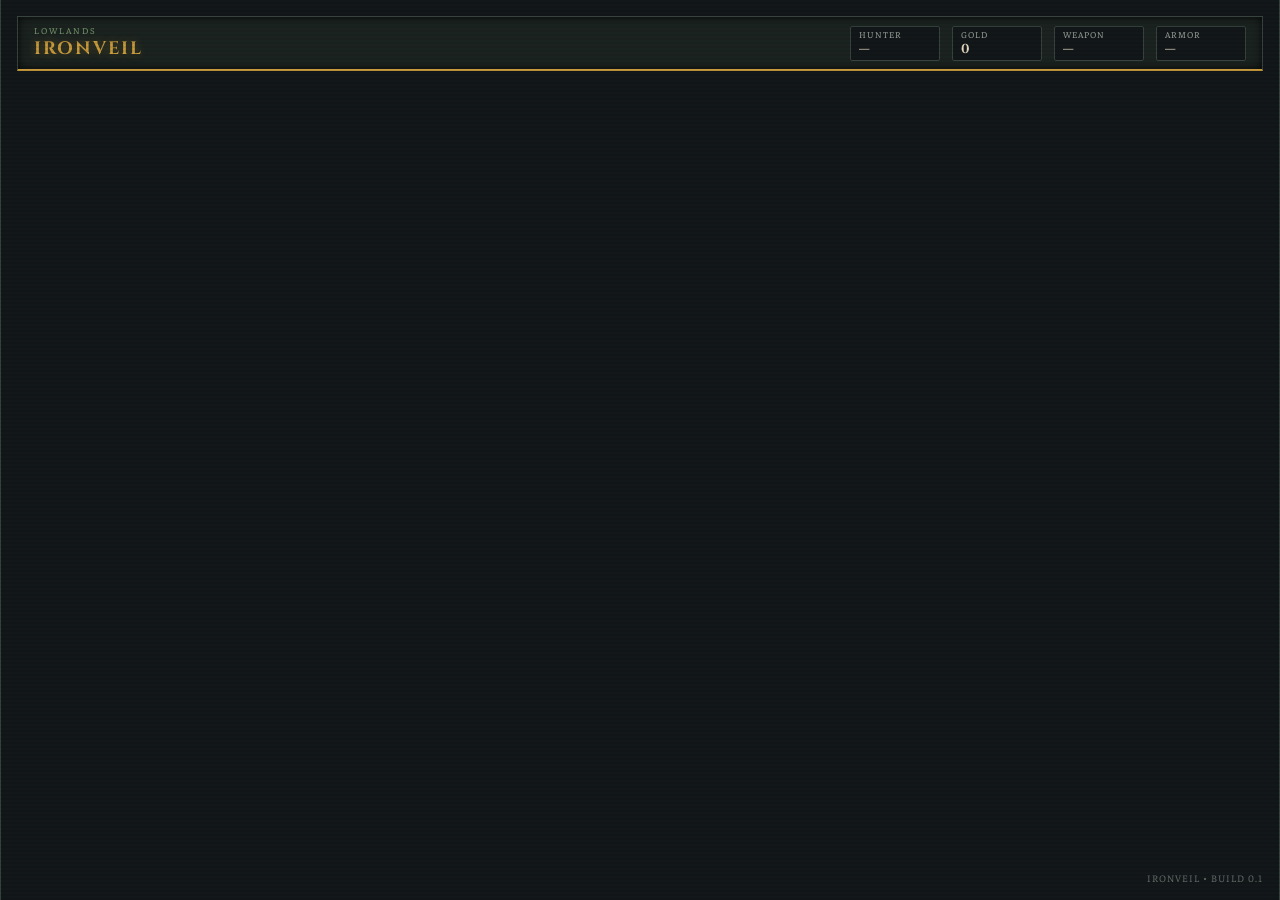
==== commit 6e3065bd: "Gamify!" ====
--- a/game/testgame.html
+++ b/game/testgame.html
@@ -1,74 +1,63 @@
-<!DOCTYPE html>
+<!doctype html>
 <html lang="en">
-
-<head>
-    <meta charset="UTF-8">
-    <meta name="viewport" content="width=device-width, initial-scale=1.0">
+  <head>
+    <meta charset="UTF-8" />
+    <meta name="viewport" content="width=device-width, initial-scale=1.0" />
 
     <title>IRONVEIL — A Hunter's Log</title>
 
-    <link rel="stylesheet" href="css/variables.css">
-    <link rel="stylesheet" href="css/base.css">
-    <link rel="stylesheet" href="css/common.css">
-    <link rel="stylesheet" href="css/layout.css">
-    <link rel="stylesheet" href="css/components.css">
-    <link rel="stylesheet" href="css/buttons.css">
-    <link rel="stylesheet" href="css/forge.css">
-    <link rel="stylesheet" href="css/inventory.css">
-    <link rel="stylesheet" href="css/combat.css">
-    <link rel="stylesheet" href="css/utilities.css">
-</head>
+    <link rel="stylesheet" href="css/variables.css" />
+    <link rel="stylesheet" href="css/base.css" />
+    <link rel="stylesheet" href="css/common.css" />
+    <link rel="stylesheet" href="css/layout.css" />
+    <link rel="stylesheet" href="css/components.css" />
+    <link rel="stylesheet" href="css/buttons.css" />
+    <link rel="stylesheet" href="css/forge.css" />
+    <link rel="stylesheet" href="css/inventory.css" />
+    <link rel="stylesheet" href="css/combat.css" />
+    <link rel="stylesheet" href="css/utilities.css" />
+  </head>
 
-<body>
+  <body>
+    <main id="app">
+      <!-- Game HUD Header Bar -->
+      <header class="hud-topbar" aria-label="Hunter Status">
+        <div class="hud-brand">
+          <span class="eyebrow">LOWLANDS</span>
+          <h1 class="title">IRONVEIL</h1>
+        </div>
 
-    <main id="app">
+        <div class="hud-stats">
+          <div class="stat-badge">
+            <span class="label">HUNTER</span>
+            <b id="tb-name">—</b>
+          </div>
+          <div class="stat-badge">
+            <span class="label">GOLD</span>
+            <b id="tb-goldcoin">0</b>
+          </div>
+          <div class="stat-badge">
+            <span class="label">WEAPON</span>
+            <b id="tb-weapon">—</b>
+          </div>
+          <div class="stat-badge">
+            <span class="label">ARMOR</span>
+            <b id="tb-armor">—</b>
+          </div>
+        </div>
+      </header>
 
-        <header class="banner">
-            <div class="eyebrow">Field Log · Lowland Hunting Grounds</div>
+      <!-- Main Game Canvas / Viewport Area -->
+      <div class="game-viewport">
+        <section id="village-screen"></section>
+        <section id="hunt-screen" class="hidden"></section>
+      </div>
 
-            <h1>IRONVEIL</h1>
-
-            <p class="sub">
-                A hunter's log — no levels, only the gear and reflexes you earn.
-            </p>
-        </header>
-
-        <nav class="topbar" aria-label="Hunter Status">
-
-            <div class="stat">
-                Hunter:
-                <b id="tb-name">—</b>
-            </div>
-
-            <div class="stat">
-                Gold Coin:
-                <b id="tb-goldcoin">0</b>
-            </div>
-
-            <div class="stat">
-                Weapon:
-                <b id="tb-weapon">—</b>
-            </div>
-
-            <div class="stat">
-                Armor:
-                <b id="tb-armor">—</b>
-            </div>
-
-        </nav>
-
-        <section id="village-screen"></section>
-
-        <section id="hunt-screen" class="hidden"></section>
-
-        <footer class="footer-note">
-            IRONVEIL • Prototype Build
-        </footer>
-
+      <footer class="hud-footer">
+        <span>IRONVEIL • Build 0.1</span>
+      </footer>
     </main>
 
     <script type="module" src="js/main.js"></script>
-
-</body>
-
-</html>+  </body>
+</html>
--- a/game/css/variables.css
+++ b/game/css/variables.css
@@ -1,25 +1,28 @@
+@import url("https://fonts.googleapis.com/css2?family=Cinzel:wght@600;700&family=Faustina:ital,wght@0,400;0,600;1,400&display=swap");
+
 :root {
-    --bg: #12171a;
-    --panel: #1b2320;
-    --panel-alt: #212a26;
-    --border: #38433d;
-    --text: #e4d9c0;
-    --text-dim: #9aa39a;
-    --blood: #a23b2e;
-    --blood-dim: #6e2c22;
-    --gold: #c79a3c;
-    --gold-dim: #8a6b28;
-    --moss: #7a9a6e;
-    --moss-dim: #4f6a47;
-    --frost: #6f9bb0;
+  --bg: #12171a;
+  --panel: #1b2320;
+  --panel-alt: #212a26;
+  --border: #38433d;
+  --text: #e4d9c0;
+  --text-dim: #9aa39a;
+  --blood: #a23b2e;
+  --blood-dim: #6e2c22;
+  --gold: #c79a3c;
+  --gold-dim: #8a6b28;
+  --moss: #7a9a6e;
+  --moss-dim: #4f6a47;
+  --frost: #6f9bb0;
 
-    --font-display: Georgia, "Times New Roman", serif;
-    --font-mono: "Courier New", Courier, monospace;
+  --font-display: "Cinzel", Georgia, serif;
+  --font-body: "Faustina", serif;
+  --font-mono: "Courier New", Courier, monospace;
 }
 
 @media (prefers-reduced-motion: reduce) {
-    * {
-        animation-duration: 0.001s !important;
-        transition-duration: 0.001s !important;
-    }
-}+  * {
+    animation-duration: 0.001s !important;
+    transition-duration: 0.001s !important;
+  }
+}
--- a/game/css/layout.css
+++ b/game/css/layout.css
@@ -1,53 +1,230 @@
+html,
+body {
+  min-height: 100vh;
+  margin: 0;
+  padding: 0;
+  /* Allow normal vertical scrolling if content overflows */
+  overflow-x: hidden;
+  overflow-y: auto;
+  background:
+    radial-gradient(
+      circle at center,
+      transparent 40%,
+      rgba(0, 0, 0, 0.85) 100%
+    ),
+    var(--bg);
+  color: var(--text);
+  font-family: var(--font-body);
+  font-size: 14px;
+  user-select: none;
+}
+
 #app {
-    max-width: 960px;
-    margin: 0 auto;
-    padding: 16px 16px 48px;
+  /* Flexbox centering without forcing absolute positioning */
+  width: 100%;
+  max-width: 1280px;
+  min-height: 100vh; /* Fills screen vertically at minimum */
+  margin: 0 auto; /* Centers horizontally */
+  padding: 16px;
+
+  display: flex;
+  flex-direction: column;
+  gap: 12px;
+
+  background: var(--bg);
+  border-left: 1px solid var(--border);
+  border-right: 1px solid var(--border);
+  box-shadow: 0 0 30px rgba(0, 0, 0, 0.9);
+}
+
+.game-viewport {
+  flex: 1; /* Automatically expands to take up all available vertical space */
+  display: flex;
+  flex-direction: column;
+}
+
+#app::after {
+  content: "";
+  position: absolute;
+  inset: 0;
+  background: linear-gradient(rgba(18, 23, 26, 0) 50%, rgba(0, 0, 0, 0.25) 50%);
+  background-size: 100% 4px;
+  pointer-events: none;
+  opacity: 0.3;
+}
+
+/* Compact Game Header Bar */
+.hud-topbar {
+  display: flex;
+  justify-content: space-between;
+  align-items: center;
+  background: var(--panel);
+  border: 1px solid var(--border);
+  border-bottom: 2px solid var(--gold);
+  padding: 8px 16px;
+  box-shadow: inset 0 0 10px rgba(0, 0, 0, 0.8);
+}
+
+.hud-brand .eyebrow {
+  font-size: 9px;
+  letter-spacing: 2px;
+  color: var(--moss);
+  display: block;
+  text-transform: uppercase;
+}
+
+.hud-brand .title {
+  margin: 0;
+  font-family: var(--font-display);
+  font-size: 18px;
+  color: var(--gold);
+  letter-spacing: 2px;
+  text-shadow: 0 0 8px rgba(199, 154, 60, 0.4);
+}
+
+.hud-stats {
+  display: flex;
+  gap: 12px;
+}
+
+.stat-badge {
+  background: rgba(0, 0, 0, 0.4);
+  border: 1px solid var(--border);
+  padding: 4px 10px;
+  font-size: 11px;
+  display: flex;
+  flex-direction: column;
+  align-items: flex-start;
+  min-width: 90px;
+}
+
+.stat-badge .label {
+  font-size: 9px;
+  color: var(--text-dim);
+  letter-spacing: 1px;
+}
+
+.stat-badge b {
+  color: var(--text);
+  font-family: var(--font-display);
+  font-size: 13px;
+}
+
+/* Viewport panel container */
+.game-viewport {
+  position: relative;
+  width: 100%;
+  height: 100%;
+  overflow: hidden;
+}
+
+/* Footer note pinned tightly */
+.hud-footer {
+  font-size: 10px;
+  color: var(--text-dim);
+  text-align: right;
+  letter-spacing: 1px;
+  text-transform: uppercase;
+  opacity: 0.6;
 }
 
 .panel {
-    background: var(--panel);
-    border: 1px solid var(--border);
-    border-radius: 4px;
-    padding: 16px;
-    margin-bottom: 18px;
+  background:
+    radial-gradient(
+      circle at center,
+      transparent 40%,
+      rgba(0, 0, 0, 0.85) 100%
+    ),
+    var(--bg);
+  /* Double border effect using outline + border */
+  border: 1px solid var(--border);
+  outline: 1px solid rgba(0, 0, 0, 0.8);
+  outline-offset: -3px; /* Creates a nested frame look */
+  /* Slight asymmetrical rounding or sharp corner clips */
+  border-radius: 0px; /* Sharp corners feel much more tactical/gritty than 2px */
+  padding: 16px;
+  margin-bottom: 14px;
+
+  /* Tactile depth effects */
+  box-shadow:
+    inset 0 1px 0 rgba(255, 255, 255, 0.07),
+    inset 0 0 15px rgba(0, 0, 0, 0.5),
+    /* Inner shadow creates depth/carving */ 0 10px 25px -5px rgba(0, 0, 0, 0.8);
+  position: relative;
+}
+
+/* Decorative corner accents on panels */
+.panel::before,
+.panel::after {
+  content: "";
+  position: absolute;
+  width: 10px;
+  height: 10px;
+  border-color: var(--gold);
+  border-style: solid;
+  pointer-events: none;
+}
+
+.panel::before {
+  top: -1px;
+  left: -1px;
+  border-width: 2px 0 0 2px;
+}
+
+.panel::after {
+  bottom: -1px;
+  right: -1px;
+  border-width: 0 2px 2px 0;
 }
 
 .panel h2 {
-    font-family: var(--font-display);
-    font-size: 17px;
-    margin: 0 0 12px;
-    border-bottom: 1px dashed var(--border);
-    padding-bottom: 8px;
-    color: var(--gold);
-    letter-spacing: 0.5px;
+  font-family: var(--font-display);
+  font-size: 15px;
+  margin: 0 0 12px;
+  /* Subtle ambient lighting on gold headers */
+  color: var(--gold);
+  text-shadow:
+    0 0 10px rgba(199, 154, 60, 0.25),
+    /* Soft warm backlight */ 0 2px 4px rgba(0, 0, 0, 0.9);
+
+  /* Carved section divider */
+  border-bottom: 1px solid var(--border);
+  box-shadow: 0 1px 0 rgba(0, 0, 0, 0.8); /* Dark drop underneath line */
+  padding-bottom: 8px;
+  color: var(--gold);
+  letter-spacing: 1px;
+  text-transform: uppercase;
+  text-shadow: 0 2px 4px rgba(0, 0, 0, 0.8);
 }
 
 .section-copy {
-    font-size: 12px;
-    color: var(--text-dim);
-    margin: -4px 0 12px;
-    line-height: 1.6;
+  font-size: 12px;
+  color: var(--text-dim);
+  margin: -4px 0 12px;
+  line-height: 1.6;
 }
 
 .topbar {
-    display: flex;
-    justify-content: space-between;
-    align-items: center;
-    flex-wrap: wrap;
-    gap: 10px;
-    background: var(--panel);
-    border: 1px solid var(--border);
-    border-radius: 4px;
-    padding: 10px 14px;
-    margin-bottom: 18px;
-    font-size: 13px;
+  display: flex;
+  justify-content: space-between;
+  align-items: center;
+  background: var(--panel-alt);
+  border: 1px solid var(--border);
+  border-bottom: 2px solid var(--gold-dim);
+  padding: 10px 16px;
+  margin-bottom: 14px;
+  font-size: 13px;
+  box-shadow: 0 4px 10px rgba(0, 0, 0, 0.5);
 }
 
 .topbar .stat {
-    color: var(--text-dim);
+  color: var(--text-dim);
+  font-family: var(--font-display);
+  letter-spacing: 0.5px;
 }
 
 .topbar .stat b {
-    color: var(--gold);
-    font-weight: normal;
-}+  color: var(--gold);
+  font-weight: bold;
+  margin-left: 4px;
+}
--- a/game/css/buttons.css
+++ b/game/css/buttons.css
@@ -1,48 +1,172 @@
+/* ==========================================================================
+   Base Button Enhancements (De-Webified)
+   ========================================================================== */
+
 button {
-    font-family: var(--font-mono);
-    background: var(--panel-alt);
-    color: var(--text);
-    border: 1px solid var(--border);
-    border-radius: 3px;
-    padding: 8px 12px;
-    cursor: pointer;
-    font-size: 12px;
-    letter-spacing: 0.5px;
+  font-family: var(
+    --font-display
+  ); /* Swapped to Cinzel for a fantasy feel, but mono works if you want a terminal vibe! */
+  background: var(--panel-alt);
+  color: var(--text-dim);
+
+  /* GAME UI TRICK: Asymmetric borders. A thick left edge grounds the element */
+  border: 1px solid var(--border);
+  border-left: 3px solid var(--border);
+  border-radius: 0; /* Kill the web curves */
+
+  padding: 8px 14px;
+  cursor: pointer;
+  font-size: 13px;
+  letter-spacing: 1px;
+  text-transform: uppercase;
+  font-weight: bold;
+
+  transition: all 0.1s ease-out; /* Slightly faster snap for games */
+  position: relative;
+  user-select: none;
+
+  /* Flatten the inner shadow, make the outer shadow heavier */
+  box-shadow: 0 4px 6px rgba(0, 0, 0, 0.4);
 }
 
 button:hover:not(:disabled) {
-    border-color: var(--gold-dim);
-    color: var(--gold);
+  background: var(--panel);
+  border-color: var(--gold-dim);
+  border-left-color: var(--gold); /* The thick edge lights up */
+  color: var(--text);
+
+  box-shadow:
+    0 0 15px rgba(199, 154, 60, 0.15),
+    inset 4px 0 0 rgba(199, 154, 60, 0.2); /* Inner side-glow */
+  transform: translateY(-1px);
+}
+
+button:active:not(:disabled) {
+  transform: translateY(2px);
+  /* Physical press-in feeling */
+  box-shadow:
+    0 1px 1px rgba(0, 0, 0, 0.8),
+    inset 0 4px 8px rgba(0, 0, 0, 0.6);
+  border-left-color: var(--gold-dim);
 }
 
 button:focus-visible {
-    outline: 2px solid var(--gold);
-    outline-offset: 2px;
+  outline: 1px solid var(--gold);
+  outline-offset: 2px;
 }
 
 button:disabled {
-    opacity: 0.4;
-    cursor: not-allowed;
+  opacity: 0.4;
+  cursor: not-allowed;
+  filter: grayscale(0.8);
+  box-shadow: none;
 }
 
+/* ==========================================================================
+   Button Variants (Combat / Actions)
+   ========================================================================== */
+
+/* Primary / Aggressive Action */
 button.primary {
-    border-color: var(--blood);
-    color: var(--text);
+  border-left: 3px solid var(--blood);
+  color: var(--text);
+  background: linear-gradient(
+    180deg,
+    rgba(162, 59, 46, 0.15) 0%,
+    /* Uses your --blood variable roughly */ var(--panel-alt) 100%
+  );
 }
 
 button.primary:hover:not(:disabled) {
-    background: var(--blood-dim);
-    color: var(--text);
-    border-color: var(--blood);
+  background: linear-gradient(
+    180deg,
+    rgba(162, 59, 46, 0.3) 0%,
+    var(--panel-alt) 100%
+  );
+  border-color: var(--blood);
+  box-shadow:
+    0 0 15px rgba(162, 59, 46, 0.3),
+    inset 4px 0 0 rgba(162, 59, 46, 0.3);
+}
+
+/* Dodge / Arcane */
+button.dodge {
+  border-left: 3px solid var(--frost);
 }
 
 button.dodge:hover:not(:disabled) {
-    border-color: var(--frost);
-    color: var(--frost);
+  border-color: var(--frost);
+  color: #fff;
+  box-shadow:
+    0 0 15px rgba(111, 155, 176, 0.3),
+    inset 4px 0 0 rgba(111, 155, 176, 0.3);
 }
 
+/* Full Width Option */
 button.wide {
-    width: 100%;
-    text-align: left;
-    margin-top: 8px;
-}+  width: 100%;
+  text-align: left;
+  margin-top: 8px;
+  display: flex;
+  justify-content: space-between;
+  align-items: center;
+}
+
+/* ==========================================================================
+   Tabs Component (Clipped Game Style)
+   ========================================================================== */
+
+.tab-group {
+  display: flex;
+  gap: 2px; /* Tighter gap for interlocking shapes */
+  border-bottom: 2px solid var(--border); /* Thicker base */
+  padding-bottom: 0;
+}
+
+.tab-button {
+  background: #101412; /* Darker than panel to show inactivity */
+  border: none; /* Strip border because clip-path will cut it weirdly */
+
+  /* GAME UI TRICK: Angled chamfer cuts on the top left/right */
+  clip-path: polygon(8px 0, calc(100% - 8px) 0, 100% 100%, 0% 100%);
+
+  color: var(--text-dim);
+  padding: 8px 24px;
+  font-size: 11px;
+  font-family: var(--font-display);
+  letter-spacing: 1px;
+  opacity: 0.8;
+  box-shadow: none;
+  margin-bottom: -2px; /* Overlap the thicker base border */
+}
+
+.tab-button:hover:not(:disabled) {
+  opacity: 1;
+  color: var(--text);
+  background: var(--panel-alt);
+  transform: none;
+}
+
+/* Active Selected Tab */
+.tab-button.active {
+  background: linear-gradient(180deg, var(--panel-alt) 0%, var(--panel) 100%);
+  color: var(--gold);
+  opacity: 1;
+  font-weight: bold;
+
+  /* The active tab acts as a physical cap over the border line */
+  border-bottom: 2px solid var(--panel);
+
+  /* We use a pseudo-element for the gold top-highlight since borders are clipped */
+}
+
+.tab-button.active::before {
+  content: "";
+  position: absolute;
+  top: 0;
+  left: 8px;
+  right: 8px;
+  height: 2px;
+  background: var(--gold);
+  box-shadow: 0 2px 10px var(--gold);
+}
--- a/game/css/inventory.css
+++ b/game/css/inventory.css
@@ -1,110 +1,465 @@
-/* shop */
-
+/* ==========================================================================
+   GAME UI OVERHAUL (Shop, Inventory, Equipment, Loadout)
+   ========================================================================== */
+
+/* --- SHOP --- */
 .shop-grid {
-    display: grid;
-    grid-template-columns: repeat(auto-fit, minmax(220px, 1fr));
-    gap: 12px;
-}
-
-.shop-card,
-.inventory-card {
-    position: relative;
+  display: grid;
+  grid-template-columns: repeat(auto-fit, minmax(220px, 1fr));
+  gap: 14px;
+}
+
+.shop-card {
+  position: relative;
+  transition:
+    transform 0.15s ease,
+    border-color 0.2s ease,
+    box-shadow 0.2s ease;
+  cursor: pointer;
+  overflow: hidden;
+  /* Inset shadow creates a sunken depth effect */
+  box-shadow:
+    inset 0 1px 0 rgba(255, 255, 255, 0.05),
+    0 4px 12px rgba(0, 0, 0, 0.4);
+}
+
+.shop-card:hover {
+  transform: translateY(-2px);
+  border-color: var(--gold);
+  box-shadow:
+    0 6px 16px rgba(0, 0, 0, 0.6),
+    0 0 10px rgba(199, 154, 60, 0.2);
+}
+
+.shop-card:active {
+  transform: translateY(0);
 }
 
 .shop-title {
-    font-family: var(--font-display);
-    font-size: 15px;
-    color: var(--text);
-    margin-bottom: 4px;
+  font-family: var(--font-display);
+  font-size: 15px;
+  font-weight: 700;
+  color: var(--text);
+  margin-bottom: 6px;
+  letter-spacing: 0.5px;
+  display: flex;
+  align-items: center;
+  justify-content: space-between;
 }
 
 .shop-desc {
-    font-size: 12px;
-    color: var(--text-dim);
-    line-height: 1.5;
-    margin-bottom: 10px;
+  font-size: 12px;
+  color: var(--text-dim);
+  line-height: 1.4;
+  margin-bottom: 12px;
 }
 
 .shop-actions {
-    display: flex;
-    justify-content: space-between;
-    align-items: center;
-    gap: 8px;
-    font-size: 11px;
-    color: var(--gold);
-}
-
-.wide-card {
-    min-width: 100%;
-}
-
-/* inventory */
-
+  display: flex;
+  justify-content: space-between;
+  align-items: center;
+  gap: 8px;
+  font-size: 12px;
+  font-weight: 600;
+  color: var(--gold);
+  padding-top: 8px;
+  border-top: 1px dashed rgba(56, 67, 61, 0.8); /* Elegant divider */
+}
+
+/* Buy buttons should feel clickable and physical */
+.shop-actions button,
+.shop-actions .btn {
+  background: linear-gradient(180deg, var(--panel-alt) 0%, var(--panel) 100%);
+  border: 1px solid var(--gold-dim);
+  color: var(--gold);
+  font-family: var(--font-display);
+  font-size: 11px;
+  padding: 4px 12px;
+  border-radius: 2px;
+  cursor: pointer;
+  text-transform: uppercase;
+  letter-spacing: 0.5px;
+  transition: all 0.15s ease;
+}
+
+.shop-actions button:hover,
+.shop-actions .btn:hover {
+  background: var(--gold-dim);
+  color: var(--bg);
+  border-color: var(--gold);
+  box-shadow: 0 0 8px rgba(199, 154, 60, 0.4);
+}
+
+/* --- INVENTORY (Slot-Based Grid) --- */
 .inventory-grid {
-    display: grid;
-    grid-template-columns: repeat(auto-fit, minmax(240px, 1fr));
-    gap: 12px;
-    margin-top: 6px;
-}
-
+  display: grid;
+  grid-template-columns: repeat(auto-fit, minmax(240px, 1fr));
+  gap: 12px;
+  margin-top: 8px;
+}
+
+/* Creates a classic RPG grid layout */
 .inv-grid {
-    display: grid;
-    grid-template-columns: repeat(auto-fit, minmax(140px, 1fr));
-    gap: 8px;
-    font-size: 12px;
+  display: grid;
+  grid-template-columns: repeat(auto-fill, minmax(130px, 1fr));
+  gap: 8px;
+  font-size: 12px;
 }
 
 .inv-item {
-    background: var(--panel-alt);
-    border: 1px solid var(--border);
-    border-radius: 3px;
-    padding: 6px 10px;
-    display: flex;
-    justify-content: space-between;
-}
-
+  background: linear-gradient(145deg, var(--panel-alt), #171f1c);
+  border: 1px solid var(--border);
+  border-radius: 3px;
+  padding: 8px 10px;
+  display: flex;
+  justify-content: space-between;
+  align-items: center;
+  position: relative;
+  user-select: none;
+  cursor: pointer;
+  transition: all 0.15s ease;
+  box-shadow: inset 0 0 6px rgba(0, 0, 0, 0.5);
+}
+
+.inv-item:hover {
+  border-color: var(--moss);
+  background: linear-gradient(145deg, #26332e, var(--panel-alt));
+  box-shadow:
+    inset 0 0 8px rgba(122, 154, 110, 0.2),
+    0 2px 8px rgba(0, 0, 0, 0.4);
+}
+
+/* Quantity badge (e.g., x5, x10) */
 .inv-item span.n {
-    color: var(--text-dim);
+  color: var(--moss);
+  font-family: var(--font-mono);
+  font-weight: bold;
+  font-size: 11px;
+  background: rgba(0, 0, 0, 0.4);
+  padding: 1px 5px;
+  border-radius: 2px;
+  border: 1px solid var(--border);
 }
 
 .inv-empty {
-    color: var(--text-dim);
-    font-size: 12px;
-    font-style: italic;
-}
-
-/* equipment */
-
+  color: var(--text-dim);
+  font-size: 12px;
+  font-style: italic;
+  opacity: 0.6;
+  padding: 12px;
+  text-align: center;
+  border: 1px dashed var(--border);
+  border-radius: 4px;
+}
+
+/* --- EQUIPMENT (Gear Paperdoll / Slots) --- */
 .equip-row {
-    display: flex;
-    gap: 16px;
-    flex-wrap: wrap;
-    font-size: 12px;
-    margin-top: 4px;
-}
-
+  display: grid;
+  grid-template-columns: repeat(auto-fit, minmax(140px, 1fr));
+  gap: 10px;
+  font-size: 12px;
+  margin-top: 8px;
+}
+
+/* Transform equipment entries into visual gear slots */
 .equip-row div {
-    color: var(--text-dim);
+  background: var(--bg);
+  border: 1px solid var(--border);
+  border-radius: 4px;
+  padding: 8px 10px;
+  display: flex;
+  flex-direction: column;
+  gap: 2px;
+  position: relative;
+  transition: border-color 0.2s ease;
+}
+
+/* Slot label (e.g., Weapon, Armor) */
+.equip-row div::before {
+  content: ""; /* Placeholder for slot accent */
+  position: absolute;
+  top: 0;
+  left: 0;
+  width: 3px;
+  height: 100%;
+  background: var(--border);
+  border-radius: 4px 0 0 4px;
+}
+
+.equip-row div:hover {
+  border-color: var(--gold-dim);
+}
+
+.equip-row div:hover::before {
+  background: var(--gold);
 }
 
 .equip-row b {
-    color: var(--gold);
-    font-weight: normal;
-}
-
-/* loadout */
-
+  color: var(--gold);
+  font-family: var(--font-display);
+  font-weight: 600;
+  font-size: 13px;
+}
+
+/* --- LOADOUT / TACTICS --- */
 .loadout-note {
-    display: flex;
-    flex-wrap: wrap;
-    gap: 8px;
-    margin: 10px 0 4px;
+  display: flex;
+  flex-wrap: wrap;
+  gap: 8px;
+  margin: 12px 0 6px;
 }
 
 .tactic-pill {
-    font-size: 10px;
-    color: var(--frost);
-    border: 1px solid var(--frost);
-    border-radius: 999px;
-    padding: 3px 8px;
+  font-size: 11px;
+  font-family: var(--font-display);
+  color: var(--frost);
+  background: rgba(111, 155, 176, 0.08);
+  border: 1px solid var(--frost);
+  border-radius: 2px; /* Sharper corners look more medieval/RPG */
+  padding: 4px 10px;
+  letter-spacing: 0.5px;
+  text-transform: uppercase;
+  box-shadow: 0 0 6px rgba(111, 155, 176, 0.15);
+  transition: all 0.2s ease;
+  cursor: default;
+}
+
+.tactic-pill:hover {
+  background: rgba(111, 155, 176, 0.2);
+  box-shadow: 0 0 10px rgba(111, 155, 176, 0.4);
+  transform: translateY(-1px);
+}
+
+/* --- Gear Card Upgrades --- */
+.gear-card {
+  display: flex;
+  flex-direction: column;
+  justify-content: space-between;
+  border: 1px solid var(--border);
+  transition: all 0.2s ease;
+}
+
+.gear-card.equipped {
+  border-color: var(--gold);
+  background: linear-gradient(180deg, var(--panel-alt) 0%, rgba(199, 154, 60, 0.08) 100%);
+  box-shadow: 0 0 10px rgba(199, 154, 60, 0.15);
+}
+
+.gear-header {
+  display: flex;
+  justify-content: space-between;
+  align-items: center;
+  margin-bottom: 8px;
+}
+
+.gear-title {
+  font-family: var(--font-display);
+  font-size: 14px;
+  font-weight: bold;
+  color: var(--text);
+}
+
+.gear-tag {
+  font-size: 10px;
+  font-family: var(--font-mono);
+  text-transform: uppercase;
+  color: var(--text-dim);
+  background: var(--bg);
+  padding: 2px 6px;
+  border-radius: 2px;
+  border: 1px solid var(--border);
+}
+
+.gear-tag.slot {
+  color: var(--frost);
+  border-color: rgba(111, 155, 176, 0.3);
+}
+
+/* --- Stat Badges --- */
+.gear-stats {
+  display: flex;
+  flex-wrap: wrap;
+  gap: 6px;
+  margin-bottom: 12px;
+}
+
+.stat-badge {
+  font-size: 11px;
+  padding: 2px 8px;
+  border-radius: 2px;
+  background: var(--bg);
+  border: 1px solid var(--border);
+  color: var(--text-dim);
+}
+
+.stat-badge b { color: var(--text); }
+.stat-badge.atk b { color: var(--blood); }
+.stat-badge.def b { color: var(--frost); }
+.stat-badge.elem { border-color: var(--gold-dim); color: var(--gold); }
+
+/* --- Summary & Paperdoll HUD --- */
+.inventory-summary-grid {
+  display: grid;
+  grid-template-columns: repeat(auto-fit, minmax(280px, 1fr));
+  gap: 12px;
+  margin-top: 12px;
+}
+
+.summary-label {
+  font-family: var(--font-display);
+  font-size: 11px;
+  text-transform: uppercase;
+  letter-spacing: 1px;
+  color: var(--gold);
+  margin-bottom: 8px;
+}
+
+.vital-row {
+  display: flex;
+  gap: 8px;
+  flex-wrap: wrap;
+}
+
+.vital-badge {
+  font-size: 12px;
+  background: var(--bg);
+  padding: 6px 10px;
+  border-radius: 3px;
+  border: 1px solid var(--border);
+  color: var(--text-dim);
+}
+
+.vital-badge b { color: var(--text); }
+.vital-badge.hp b { color: var(--blood); }
+.vital-badge.stamina b { color: var(--moss); }
+
+.paperdoll-grid {
+  display: grid;
+  grid-template-columns: repeat(auto-fit, minmax(120px, 1fr));
+  gap: 6px;
+}
+
+.paperdoll-slot {
+  background: var(--bg);
+  border: 1px solid var(--border);
+  padding: 5px 8px;
+  font-size: 11px;
+  border-radius: 2px;
+  color: var(--text);
+  white-space: nowrap;
+  overflow: hidden;
+  text-overflow: ellipsis;
+}
+
+.paperdoll-slot b {
+  color: var(--text-dim);
+  text-transform: capitalize;
+  font-family: var(--font-display);
+  margin-right: 4px;
+}
+
+/* ==========================================================================
+   PAPERDOLL SPATIAL LAYOUT
+   ========================================================================== */
+
+.paperdoll-layout {
+  display: grid;
+  grid-template-columns: 1fr 140px 1fr;
+  grid-template-areas:
+    "head    avatar  arms"
+    "chest   avatar  waist"
+    "weapon  avatar  legs";
+  gap: 10px;
+  align-items: center;
+  justify-content: center;
+  padding: 12px 0;
+}
+
+/* Central Character Box */
+.paperdoll-avatar {
+  grid-area: avatar;
+  display: flex;
+  flex-direction: column;
+  align-items: center;
+  justify-content: center;
+  height: 180px;
+  background: radial-gradient(circle, var(--panel-alt) 0%, var(--bg) 90%);
+  border: 1px solid var(--border);
+  border-radius: 4px;
+  box-shadow: inset 0 0 12px rgba(0, 0, 0, 0.6);
+}
+
+.avatar-silhouette {
+  font-size: 42px;
+  opacity: 0.3;
+  filter: drop-shadow(0 0 8px rgba(0, 0, 0, 0.8));
+}
+
+.avatar-title {
+  font-family: var(--font-display);
+  font-size: 10px;
+  letter-spacing: 1.5px;
+  color: var(--text-dim);
+  margin-top: 8px;
+}
+
+/* Individual Slot Boxes */
+.doll-slot {
+  background: var(--bg);
+  border: 1px solid var(--border);
+  border-radius: 3px;
+  padding: 8px 10px;
+  display: flex;
+  flex-direction: column;
+  min-height: 48px;
+  justify-content: center;
+  transition: all 0.2s ease;
+  position: relative;
+}
+
+.doll-slot:hover {
+  border-color: var(--gold-dim);
+  box-shadow: 0 0 8px rgba(199, 154, 60, 0.15);
+}
+
+.doll-slot .slot-label {
+  font-family: var(--font-display);
+  font-size: 9px;
+  text-transform: uppercase;
+  letter-spacing: 0.5px;
+  color: var(--text-dim);
+  margin-bottom: 2px;
+}
+
+.doll-slot .slot-item {
+  font-size: 12px;
+  color: var(--text);
+  font-weight: 600;
+  white-space: nowrap;
+  overflow: hidden;
+  text-overflow: ellipsis;
+}
+
+.doll-slot .slot-item.highlight {
+  color: var(--gold);
+}
+
+/* Map CSS Grid areas to slot positions */
+.slot-head   { grid-area: head; }
+.slot-chest  { grid-area: chest; }
+.slot-arms   { grid-area: arms; }
+.slot-waist  { grid-area: waist; }
+.slot-legs   { grid-area: legs; }
+.slot-weapon { grid-area: weapon; border-color: rgba(199, 154, 60, 0.4); }
+
+/* Mobile fallback */
+@media (max-width: 600px) {
+  .paperdoll-layout {
+    grid-template-columns: 1fr 1fr;
+    grid-template-areas:
+      "avatar avatar"
+      "weapon head"
+      "chest  arms"
+      "waist  legs";
+  }
 }
--- a/game/css/combat.css
+++ b/game/css/combat.css
@@ -59,58 +59,92 @@
   color: var(--text-dim);
 }
 
-/* Telegraph */
+/* ==========================================================================
+   Monster Telegraph 
+   ========================================================================== */
 
 .telegraph-banner {
-  background: #26201a;
-  border: 1px solid var(--gold-dim);
-  border-radius: 4px;
-  padding: 10px 12px;
-  margin: 10px 0;
+  background: linear-gradient(90deg, #261a1a 0%, #1a1614 100%);
+  border: 1px solid var(--blood-dim);
+  border-left: 4px solid var(--gold); /* Heavy warning accent on the left */
+  border-radius: 0;
+  padding: 10px 14px;
+  margin: 12px 0;
   font-size: 12px;
-  color: var(--gold);
+  color: var(--text);
   line-height: 1.5;
+  box-shadow: 0 4px 10px rgba(0, 0, 0, 0.6);
 }
 
 .telegraph-banner .tt-label {
   display: block;
   margin-bottom: 4px;
   font-size: 10px;
-  letter-spacing: 1px;
+  font-family: var(--font-display);
+  letter-spacing: 1.5px;
   text-transform: uppercase;
-  color: var(--gold-dim);
-}
-
-/* Status Bars */
+  color: var(--gold);
+  text-shadow: 0 0 6px rgba(199, 154, 60, 0.4);
+}
+
+/* ==========================================================================
+   Enhanced Status Bars & Gauges
+   ========================================================================== */
 
 .barwrap {
   position: relative;
   overflow: hidden;
-  height: 14px;
-  background: #0d1210;
-  border: 1px solid var(--border);
-  border-radius: 3px;
+  height: 12px;
+  background: #080a09; /* Deep cavern black */
+  border: 1px solid var(--border);
+  border-radius: 0; /* Kill rounded edges */
+  box-shadow: inset 0 2px 4px rgba(0, 0, 0, 0.9); /* Inset depth shadow */
+
+  /* GAME TRICK: Angled clip on the container end */
+  clip-path: polygon(0 0, 100% 0, calc(100% - 6px) 100%, 0 100%);
 }
 
 .barfill {
   height: 100%;
-  transition: width 0.25s ease;
-}
-
+  transition: width 0.3s cubic-bezier(0.2, 0.8, 0.2, 1);
+  position: relative;
+}
+
+/* Add a diagonal light gloss across all fills */
+.barfill::after {
+  content: "";
+  position: absolute;
+  top: 0;
+  left: 0;
+  right: 0;
+  bottom: 0;
+  background: linear-gradient(
+    180deg,
+    rgba(255, 255, 255, 0.2) 0%,
+    transparent 50%,
+    rgba(0, 0, 0, 0.4) 100%
+  );
+  pointer-events: none;
+}
+
+/* Health Bar: Deep Blood Red Gradient */
 .barfill.hp {
-  background: var(--blood);
-}
-
+  background: linear-gradient(90deg, var(--blood-dim) 0%, var(--blood) 100%);
+  box-shadow: 0 0 8px rgba(162, 59, 46, 0.6);
+}
+
+/* Stamina Bar: Vibrant Moss/Emerald */
 .barfill.stam {
-  background: var(--moss);
+  background: linear-gradient(90deg, var(--moss-dim) 0%, var(--moss) 100%);
+  box-shadow: 0 0 8px rgba(122, 154, 110, 0.4);
 }
 
 .barfill.part {
-  background: var(--gold-dim);
+  background: linear-gradient(90deg, var(--gold-dim) 0%, var(--gold) 100%);
 }
 
 .barfill.broken {
-  background: #3a3a3a;
+  background: #2a2a2a;
 }
 
 .barlabel {
@@ -118,6 +152,8 @@
   justify-content: space-between;
   margin-bottom: 3px;
   font-size: 11px;
+  font-family: var(--font-display);
+  letter-spacing: 0.5px;
   color: var(--text-dim);
 }
 
@@ -132,11 +168,31 @@
 
 .part-card {
   position: relative;
+  background: var(--panel-alt);
+  border: 1px solid var(--border);
+  padding: 8px 10px;
+  border-radius: 0;
 }
 
 .part-card.broken {
-  border-style: dashed;
-  border-color: #4a4a44;
+  opacity: 1; /* Keep fully visible! */
+  background: linear-gradient(
+    180deg,
+    rgba(162, 59, 46, 0.2) 0%,
+    var(--panel-alt) 100%
+  );
+
+  /* Red shattered outline to signify weakpoint / open flesh */
+  border: 1px solid var(--blood);
+  border-left: 3px solid var(--blood);
+  box-shadow:
+    inset 0 0 12px rgba(162, 59, 46, 0.3),
+    0 0 8px rgba(162, 59, 46, 0.2);
+}
+
+.part-card.broken .pname {
+  color: #ff6b52; /* Bright crimson title */
+  font-weight: bold;
 }
 
 .part-card .pname {
@@ -160,10 +216,13 @@
 }
 
 .part-tag.spent {
-  background: #3a3a3a;
-  color: var(--text-dim);
-}
-
+  background: var(--blood);
+  color: #ffffff;
+  font-weight: bold;
+  border: 1px solid var(--gold);
+  text-shadow: 0 1px 2px #000;
+  box-shadow: 0 0 6px rgba(162, 59, 46, 0.5);
+}
 .part-tag.armored {
   background: #3a2a1a;
   color: var(--frost);
@@ -216,51 +275,100 @@
   margin-bottom: 6px;
 }
 
+/* ==========================================================================
+   Combat Log (Game Style)
+   ========================================================================== */
+
 .log {
   height: 190px;
   overflow-y: auto;
-  padding: 10px 12px;
-  background: #0d1210;
-  border: 1px solid var(--border);
-  border-radius: 4px;
-  font-size: 12px;
-  line-height: 1.6;
-}
-
-/* Combat Log Entries */
+  padding: 12px 14px;
+  background: #0a0d0c;
+
+  /* Double border trick for a carved recessed frame */
+  border: 1px solid var(--border);
+  outline: 1px solid #000;
+  outline-offset: -2px;
+  border-radius: 0;
+
+  font-family: var(--font-mono); /* Keeping mono for clean combat readouts */
+  font-size: 11px;
+  line-height: 1.7;
+
+  box-shadow: inset 0 0 15px rgba(0, 0, 0, 0.8);
+}
+
+/* Custom Themed Scrollbar */
+.log::-webkit-scrollbar {
+  width: 6px;
+}
+
+.log::-webkit-scrollbar-track {
+  background: #080a09;
+  border-left: 1px solid var(--border);
+}
+
+.log::-webkit-scrollbar-thumb {
+  background: var(--border);
+  border-radius: 0;
+}
+
+.log::-webkit-scrollbar-thumb:hover {
+  background: var(--gold-dim);
+}
 
 .log div {
-  margin-bottom: 2px;
-}
-
+  margin-bottom: 3px;
+  border-bottom: 1px solid rgba(255, 255, 255, 0.03);
+  padding-bottom: 2px;
+}
+
+/* Regular Hit */
 .log .l-hit {
   color: var(--text);
 }
 
+/* Critical Hits / Big Wins */
 .log .l-crit {
   color: var(--gold);
-}
-
+  font-weight: bold;
+  text-shadow: 0 0 6px rgba(199, 154, 60, 0.4);
+}
+
+/* Damage Dealt or Taken */
 .log .l-dmg {
-  color: var(--blood);
-}
-
+  color: #e05244; /* Brighter blood red so it stands out */
+  font-weight: bold;
+}
+
+/* System Messages / Fluff Text */
 .log .l-sys {
   color: var(--text-dim);
   font-style: italic;
-}
-
+  opacity: 0.8;
+}
+
+/* Part Break / Armor Shatter - Massive Event Feel */
 .log .l-break {
   color: var(--gold);
   font-weight: bold;
-}
-
+  letter-spacing: 0.5px;
+  text-transform: uppercase;
+  background: rgba(199, 154, 60, 0.1);
+  padding: 1px 4px;
+  border-left: 2px solid var(--gold);
+}
+
+/* Incoming Boss Telegraph / Warning */
 .log .l-telegraph {
   color: var(--frost);
-}
-
+  font-style: italic;
+}
+
+/* Positive Buffs / Healing / Parries */
 .log .l-good {
   color: var(--moss);
+  font-weight: bold;
 }
 
 /* Loot Overlay */
--- a/game/css/utilities.css
+++ b/game/css/utilities.css
@@ -16,4 +16,57 @@
 ::-webkit-scrollbar-thumb {
     background: var(--border);
     border-radius: 4px;
+}
+
+/* Simple punchy screen shake */
+@keyframes screen-shake {
+  0%   { transform: translate(0, 0) rotate(0deg); }
+  20%  { transform: translate(-6px, 4px) rotate(-1deg); }
+  40%  { transform: translate(6px, -4px) rotate(1deg); }
+  60%  { transform: translate(-4px, -2px) rotate(-0.5deg); }
+  80%  { transform: translate(4px, 2px) rotate(0.5deg); }
+  100% { transform: translate(0, 0) rotate(0deg); }
+}
+
+.shake {
+  animation: screen-shake 0.25s ease-in-out;
+}
+
+/* Red Damage Flash Overlay */
+#damage-flash-overlay {
+  position: fixed;
+  top: 0;
+  left: 0;
+  width: 100vw;
+  height: 100vh;
+  background: rgba(220, 38, 38, 0.4);
+  box-shadow: inset 0 0 100px rgba(180, 0, 0, 0.8);
+  pointer-events: none;
+  opacity: 0;
+  z-index: 9999;
+  transition: opacity 0.05s ease-in;
+}
+
+#damage-flash-overlay.flash-active {
+  animation: damage-flash-anim 0.45s ease-out forwards;
+}
+
+@keyframes damage-flash-anim {
+  0% { opacity: 1; }
+  100% { opacity: 0; }
+}
+
+/* Punchier Screen Shake */
+@keyframes screen-shake {
+  0% { transform: translate(0, 0) scale(1); }
+  15% { transform: translate(-8px, 6px) scale(1.01); }
+  30% { transform: translate(8px, -6px) scale(1.01); }
+  45% { transform: translate(-6px, -4px); }
+  60% { transform: translate(6px, 4px); }
+  75% { transform: translate(-3px, 2px); }
+  100% { transform: translate(0, 0) scale(1); }
+}
+
+.shake {
+  animation: screen-shake 0.35s ease-in-out;
 }
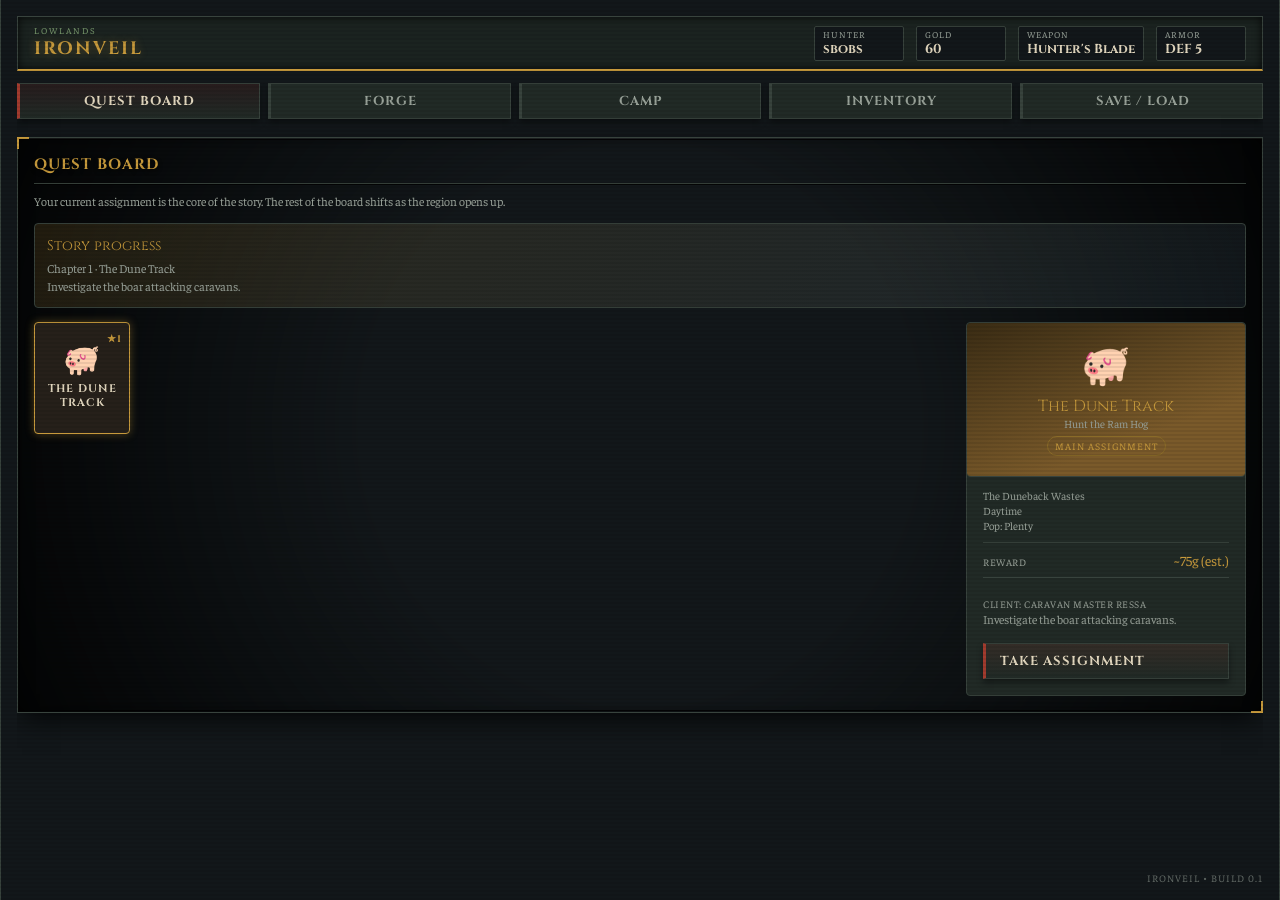
==== commit 5861dfa3: "questboard ui" ====
--- a/game/testgame.html
+++ b/game/testgame.html
@@ -16,6 +16,7 @@
     <link rel="stylesheet" href="css/inventory.css" />
     <link rel="stylesheet" href="css/combat.css" />
     <link rel="stylesheet" href="css/utilities.css" />
+    <link rel="stylesheet" href="css/questboard.css" />
   </head>
 
   <body>
--- a/game/css/layout.css
+++ b/game/css/layout.css
@@ -5,7 +5,7 @@
   padding: 0;
   /* Allow normal vertical scrolling if content overflows */
   overflow-x: hidden;
-  overflow-y: auto;
+  overflow-y: auto; 
   background:
     radial-gradient(
       circle at center,
@@ -24,13 +24,13 @@
   width: 100%;
   max-width: 1280px;
   min-height: 100vh; /* Fills screen vertically at minimum */
-  margin: 0 auto; /* Centers horizontally */
+  margin: 0 auto;    /* Centers horizontally */
   padding: 16px;
-
+  
   display: flex;
   flex-direction: column;
   gap: 12px;
-
+  
   background: var(--bg);
   border-left: 1px solid var(--border);
   border-right: 1px solid var(--border);
--- a/game/css/forge.css
+++ b/game/css/forge.css
@@ -1,109 +1,257 @@
 .forge-grid {
-    display: grid;
-    grid-template-columns: repeat(auto-fit, minmax(240px, 1fr));
-    gap: 12px;
+  display: grid;
+  grid-template-columns: repeat(auto-fit, minmax(240px, 1fr));
+  gap: 12px;
+  max-height: 480px;
+  overflow-y: auto;
+  padding-right: 4px;
 }
 
 .tree-panel {
-    margin-top: 12px;
-    padding: 10px;
-    border: 1px solid var(--border);
-    border-radius: 4px;
-    background: rgba(255,255,255,0.03);
+  margin-top: 12px;
+  padding: 10px;
+  border: 1px solid var(--border);
+  border-radius: 4px;
+  background: rgba(255, 255, 255, 0.03);
 }
 
 .tree-title {
-    font-family: var(--font-display);
-    font-size: 14px;
-    color: var(--gold);
-    margin-bottom: 4px;
+  font-family: var(--font-display);
+  font-size: 14px;
+  color: var(--gold);
+  margin-bottom: 4px;
 }
 
 .tree-copy {
-    font-size: 11px;
-    color: var(--text-dim);
-    line-height: 1.5;
-    margin-bottom: 8px;
+  font-size: 11px;
+  color: var(--text-dim);
+  line-height: 1.5;
+  margin-bottom: 8px;
 }
 
 .tree-list {
-    display: grid;
-    gap: 6px;
+  display: grid;
+  gap: 6px;
 }
 
 .tree-node {
-    font-size: 11px;
-    color: var(--text-dim);
-    border: 1px solid var(--border);
-    border-radius: 3px;
-    padding: 6px 8px;
+  font-size: 11px;
+  color: var(--text-dim);
+  border: 1px solid var(--border);
+  border-radius: 3px;
+  padding: 6px 8px;
 }
 
 .tree-node.unlocked {
-    color: var(--moss);
-    border-color: var(--moss-dim);
+  color: var(--moss);
+  border-color: var(--moss-dim);
 }
 
 .tree-node.active {
-    color: var(--gold);
-    border-color: var(--gold-dim);
+  color: var(--gold);
+  border-color: var(--gold-dim);
 }
 
 .craft-card {
-    position: relative;
+  position: relative;
 }
 
 .craft-card .cname {
-    font-family: var(--font-display);
-    font-size: 15px;
+  font-family: var(--font-display);
+  font-size: 15px;
 }
 
 .craft-card .ctag {
-    font-size: 10px;
-    color: var(--text-dim);
-    text-transform: uppercase;
-    letter-spacing: 1px;
+  font-size: 10px;
+  color: var(--text-dim);
+  text-transform: uppercase;
+  letter-spacing: 1px;
 }
 
 .craft-card .cstat {
-    font-size: 12px;
-    color: var(--moss);
-    margin: 4px 0;
+  font-size: 12px;
+  color: var(--moss);
+  margin: 4px 0;
 }
 
 .compare-text {
-    font-size: 10px;
-    color: var(--gold);
-    margin-bottom: 8px;
-    text-transform: uppercase;
-    letter-spacing: 0.5px;
+  font-size: 10px;
+  color: var(--gold);
+  margin-bottom: 8px;
+  text-transform: uppercase;
+  letter-spacing: 0.5px;
 }
 
 .weapon-style {
-    font-size: 11px;
-    color: var(--text-dim);
-    margin-bottom: 8px;
-    line-height: 1.5;
+  font-size: 11px;
+  color: var(--text-dim);
+  margin-bottom: 8px;
+  line-height: 1.5;
 }
 
 .req-list {
-    list-style: none;
-    margin: 0 0 10px;
-    padding: 0;
-    font-size: 11px;
+  list-style: none;
+  margin: 0 0 10px;
+  padding: 0;
+  font-size: 11px;
 }
 
 .req-list li {
-    display: flex;
-    justify-content: space-between;
-    padding: 2px 0;
-    color: var(--text-dim);
+  display: flex;
+  justify-content: space-between;
+  padding: 2px 0;
+  color: var(--text-dim);
 }
 
 .req-list li.ok {
-    color: var(--moss);
+  color: var(--moss);
 }
 
 .req-list li.bad {
-    color: var(--blood);
-}+  color: var(--blood);
+}
+
+.subtab-row {
+  display: flex;
+  gap: 8px;
+  margin-bottom: 12px;
+}
+
+.subtab-btn {
+  background: transparent;
+  border: 1px solid var(--border);
+  color: var(--text-dim);
+  font-size: 11px;
+  padding: 6px 12px;
+  border-radius: 3px;
+  cursor: pointer;
+}
+
+.subtab-btn.active {
+  color: var(--gold);
+  border-color: var(--gold-dim);
+}
+
+.weapon-preview {
+  margin-bottom: 12px;
+}
+
+.slot-options {
+  display: flex;
+  gap: 12px;
+  overflow-x: auto;
+  overflow-y: hidden;
+  padding-bottom: 6px;
+}
+
+.slot-options .craft-card {
+  flex: 0 0 240px;
+  box-sizing: border-box;
+}
+
+.forge-layout {
+  display: grid;
+  grid-template-columns: 1fr 280px;
+  gap: 16px;
+  align-items: start;
+}
+
+.forge-sprite-placeholder {
+  margin-top: 12px;
+  border: 1px dashed var(--border);
+  border-radius: 4px;
+  min-height: 160px;
+  display: flex;
+  flex-direction: column;
+  align-items: center;
+  justify-content: center;
+  gap: 4px;
+  color: var(--text-dim);
+  font-size: 12px;
+  text-align: center;
+  padding: 12px;
+}
+
+.placeholder-note {
+  font-size: 10px;
+  opacity: 0.7;
+}
+
+.armor-tab-layout {
+  display: grid;
+  grid-template-columns: 1fr 240px;
+  gap: 16px;
+  align-items: start;
+}
+
+.armor-slot-row {
+  margin-bottom: 14px;
+}
+
+.slot-row-label {
+  font-family: var(--font-display);
+  font-size: 12px;
+  color: var(--gold);
+  margin-bottom: 6px;
+}
+
+.icon-strip {
+  display: flex;
+  gap: 8px;
+  overflow-x: auto;
+  overflow-y: hidden;
+  padding-bottom: 6px;
+}
+
+.gear-icon {
+  flex: 0 0 56px;
+  height: 56px;
+  border: 1px solid var(--border);
+  border-radius: 4px;
+  display: flex;
+  align-items: center;
+  justify-content: center;
+  cursor: pointer;
+  font-size: 10px;
+  color: var(--text-dim);
+  text-align: center;
+  box-sizing: border-box;
+}
+
+.gear-icon.selected {
+  border-color: var(--gold-dim);
+  color: var(--gold);
+}
+
+.gear-icon.equipped {
+  border-color: var(--moss-dim);
+  color: var(--moss);
+}
+
+.armor-detail-panel {
+  border: 1px solid var(--border);
+  border-radius: 4px;
+  padding: 10px;
+  background: rgba(255, 255, 255, 0.03);
+}
+
+.gear-sprite-placeholder {
+  border: 1px dashed var(--border);
+  border-radius: 4px;
+  min-height: 120px;
+  display: flex;
+  flex-direction: column;
+  align-items: center;
+  justify-content: center;
+  gap: 4px;
+  color: var(--text-dim);
+  font-size: 12px;
+  margin-bottom: 10px;
+  text-align: center;
+  padding: 10px;
+}
+
+.gear-icon.locked {
+  opacity: 0.4;
+  cursor: not-allowed;
+}
--- a/game/css/combat.css
+++ b/game/css/combat.css
@@ -456,3 +456,139 @@
   letter-spacing: 0.5px;
   color: var(--moss);
 }
+
+.arena-scene {
+  --scene-from: #20201c;
+  --scene-to: var(--panel-alt);
+  background: linear-gradient(
+    160deg,
+    var(--scene-from) 0%,
+    var(--scene-to) 70%
+  );
+  padding: 14px 14px 10px;
+  margin: -1px -1px 14px;
+  border-radius: 4px 4px 0 0;
+  border-bottom: 1px solid var(--border);
+}
+
+.arena-scene .telegraph-banner {
+  background: rgba(10, 10, 10, 0.35);
+}
+
+/* Part Icon Strip (choose a part to strike)
+   Reuses the .icon-strip layout convention from the Forge sub-tabs;
+   .hunt-part-icon is the hunt-specific icon variant, same idea as
+   .gear-icon there. Worth unifying naming once the .armor-* -> .gear-*
+   rename pass happens. */
+
+.hunt-icon-strip {
+  display: flex;
+  gap: 8px;
+  overflow-x: auto;
+  padding-bottom: 6px;
+  margin: 8px 0 14px;
+}
+
+.hunt-part-icon {
+  flex: 0 0 auto;
+  min-width: 100px;
+  background: var(--panel-alt);
+  border: 1px solid var(--border);
+  border-radius: 4px;
+  padding: 8px 10px;
+  cursor: pointer;
+  text-align: left;
+  transition:
+    border-color 0.15s ease,
+    background 0.15s ease;
+}
+
+.hunt-part-icon:hover {
+  border-color: var(--gold-dim);
+}
+
+.hunt-part-icon.selected {
+  background: #26201a;
+  border-color: var(--gold);
+}
+
+.hunt-part-icon.broken {
+  border-left: 3px solid var(--blood);
+}
+
+.hunt-part-icon-name {
+  font-size: 12px;
+  letter-spacing: 0.5px;
+  margin-bottom: 4px;
+}
+
+.barwrap.mini {
+  height: 6px;
+}
+
+/* Part Detail Panel
+   Opens below the icon strip once a part is selected; shows the sprite
+   placeholder, full status, hitzone hints, and the move list scoped to
+   that part. Clicking a move fires the attack directly — no separate
+   "confirm" step. */
+
+/* ==========================================================================
+   Append to combat.css (or wherever expedition/village visuals live) —
+   Expedition trail strip placeholder
+   ========================================================================== */
+
+.expedition-trail {
+  display: flex;
+  align-items: center;
+  margin-bottom: 16px;
+  padding: 10px 4px;
+  overflow-x: auto;
+}
+
+.trail-node {
+  flex: 0 0 auto;
+  width: 34px;
+  height: 34px;
+  border-radius: 50%;
+  display: flex;
+  align-items: center;
+  justify-content: center;
+  background: var(--panel-alt);
+  border: 1px solid var(--border);
+  font-size: 15px;
+  opacity: 0.55;
+}
+
+.trail-node.done {
+  opacity: 0.4;
+  border-color: var(--moss-dim);
+  background: rgba(122, 154, 110, 0.12);
+}
+
+.trail-node.current {
+  opacity: 1;
+  border-color: var(--gold);
+  box-shadow: 0 0 8px rgba(199, 154, 60, 0.5);
+  transform: scale(1.15);
+}
+
+.trail-node.upcoming {
+  opacity: 0.55;
+}
+
+.trail-node.boss {
+  border-color: var(--blood);
+}
+
+.trail-node.boss.current {
+  border-color: var(--gold);
+  box-shadow: 0 0 10px rgba(162, 59, 46, 0.6);
+}
+
+.trail-line {
+  flex: 1 1 16px;
+  min-width: 10px;
+  height: 2px;
+  background: var(--border);
+  margin: 0 2px;
+}
--- a/game/css/questboard.css
+++ b/game/css/questboard.css
@@ -0,0 +1,168 @@
+/* ==========================================================================
+   Append to village.css (or wherever Quest Board styling lives) —
+   Quest Board card-grid + fixed detail sidebar
+   (Layout mirrors .armor-tab-layout from Forge: flexible grid + fixed
+   sidebar, not a 50/50 split.)
+   ========================================================================== */
+
+.quest-tab-layout {
+  display: flex;
+  gap: 14px;
+  margin-top: 14px;
+  align-items: flex-start;
+}
+
+/* Card grid (left side) — fixed card size, wraps as more quests appear */
+
+.quest-grid {
+  flex: 1;
+  display: grid;
+  grid-template-columns: repeat(auto-fill, 96px);
+  grid-auto-rows: 112px;
+  gap: 8px;
+}
+
+.quest-card {
+  position: relative;
+  width: 96px;
+  height: 112px;
+  display: flex;
+  flex-direction: column;
+  align-items: center;
+  justify-content: center;
+  background: var(--panel-alt);
+  border: 1px solid var(--border);
+  border-radius: 4px;
+  padding: 8px 6px;
+  text-align: center;
+  cursor: pointer;
+  transition:
+    border-color 0.15s ease,
+    background 0.15s ease;
+}
+
+.quest-card:hover {
+  border-color: var(--gold-dim);
+}
+
+.quest-card.selected {
+  background: #26201a;
+  border-color: var(--gold);
+  box-shadow: 0 0 8px rgba(199, 154, 60, 0.4);
+}
+
+.quest-card-top {
+  position: absolute;
+  top: 6px;
+  right: 8px;
+}
+
+.quest-star {
+  font-size: 10px;
+  color: var(--gold);
+  letter-spacing: 0.5px;
+}
+
+.quest-card-icon {
+  font-size: 30px;
+  line-height: 1;
+  margin-bottom: 6px;
+}
+
+.quest-card-name {
+  font-size: 11px;
+  line-height: 1.3;
+  color: var(--text);
+  overflow: hidden;
+  display: -webkit-box;
+  -webkit-line-clamp: 2;
+  -webkit-box-orient: vertical;
+}
+
+/* Detail sidebar (right side) — fixed width, not flex-grow */
+
+.quest-detail-panel {
+  flex: 0 0 280px;
+  --scene-from: #20201c;
+  --scene-to: var(--panel-alt);
+  background: var(--panel-alt);
+  border: 1px solid var(--border);
+  border-radius: 4px;
+  padding: 16px;
+}
+
+.quest-detail-scene {
+  display: flex;
+  flex-direction: column;
+  align-items: center;
+  text-align: center;
+  gap: 6px;
+  background: linear-gradient(
+    160deg,
+    var(--scene-from) 0%,
+    var(--scene-to) 70%
+  );
+  border-radius: 4px;
+  padding: 14px;
+  margin: -16px -16px 12px;
+  border-bottom: 1px solid var(--border);
+}
+
+.quest-detail-icon {
+  font-size: 40px;
+}
+
+.quest-detail-title {
+  font-family: var(--font-display);
+  font-size: 16px;
+  color: var(--gold);
+}
+
+.quest-detail-subtitle {
+  font-size: 11px;
+  color: var(--text-dim);
+}
+
+.quest-info-strip {
+  display: flex;
+  flex-direction: column;
+  gap: 2px;
+  font-size: 11px;
+  color: var(--text-dim);
+  margin-bottom: 10px;
+}
+
+.quest-reward-line {
+  display: flex;
+  justify-content: space-between;
+  align-items: baseline;
+  margin-bottom: 12px;
+  padding: 8px 0;
+  border-top: 1px solid var(--border);
+  border-bottom: 1px solid var(--border);
+}
+
+.quest-stat-label {
+  font-size: 10px;
+  color: var(--text-dim);
+  text-transform: uppercase;
+  letter-spacing: 0.5px;
+}
+
+.quest-stat-value {
+  font-size: 14px;
+  color: var(--gold);
+}
+
+.quest-conditions-label {
+  font-size: 10px;
+  color: var(--text-dim);
+  text-transform: uppercase;
+  letter-spacing: 0.5px;
+  margin-bottom: 4px;
+}
+
+.quest-client-block {
+  margin-bottom: 14px;
+  padding-top: 8px;
+}
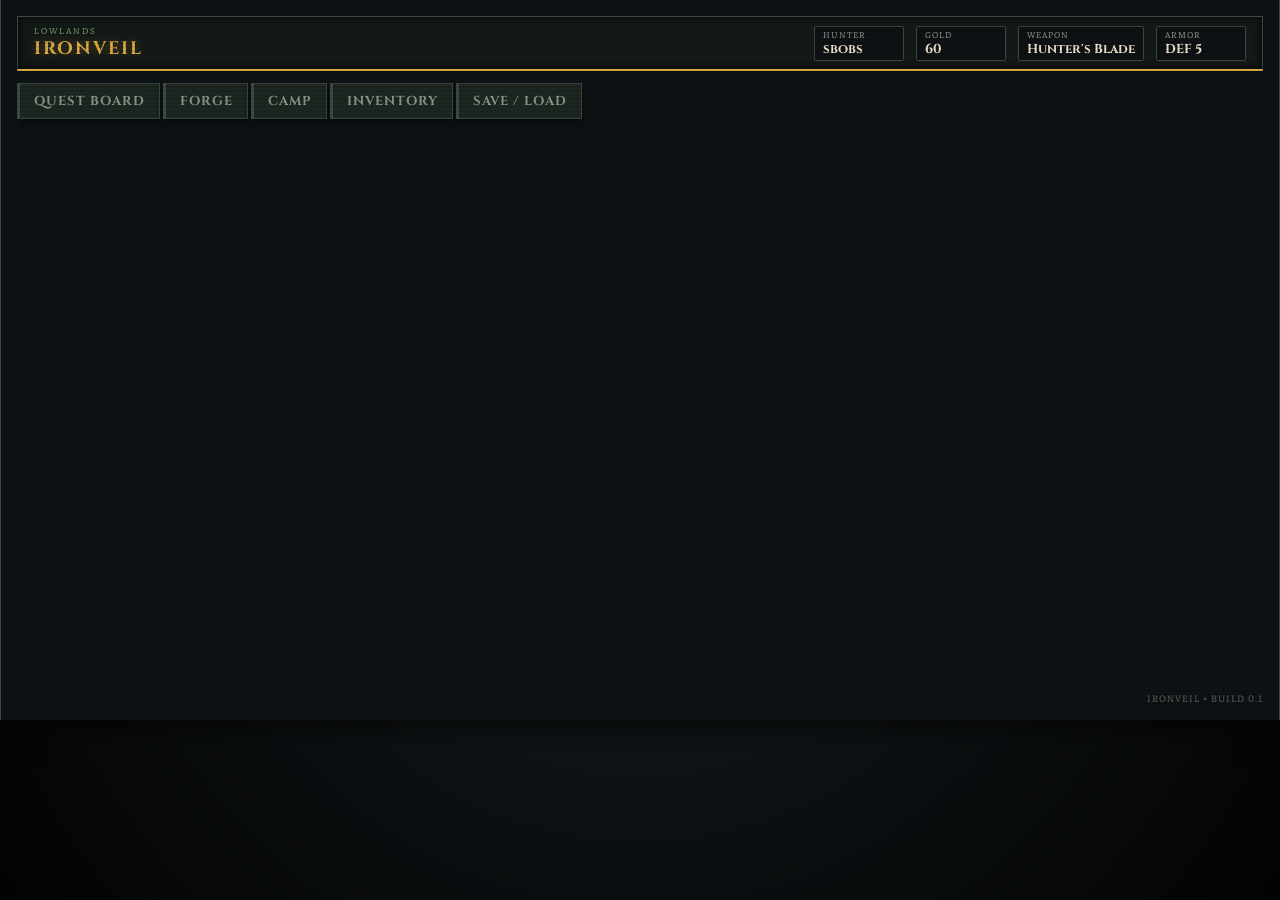
==== commit d94bffb7: "UI LAGI" ====
--- a/game/testgame.html
+++ b/game/testgame.html
@@ -50,8 +50,26 @@
 
       <!-- Main Game Canvas / Viewport Area -->
       <div class="game-viewport">
-        <section id="village-screen"></section>
-        <section id="hunt-screen" class="hidden"></section>
+        <div id="world">
+          <section id="village-screen"></section>
+          <section id="hunt-screen" class="hidden"></section>
+        </div>
+
+        <div id="overlay-layer">
+          <div class="panel-shell">
+            <div class="panel-header">
+              <h2></h2>
+
+              <button class="panel-close">✕</button>
+            </div>
+
+            <div class="panel-tabbar"></div>
+
+            <div class="panel-body"></div>
+          </div>
+        </div>
+
+        <div id="wipe"></div>
       </div>
 
       <footer class="hud-footer">
--- a/game/css/variables.css
+++ b/game/css/variables.css
@@ -1,16 +1,17 @@
 @import url("https://fonts.googleapis.com/css2?family=Cinzel:wght@600;700&family=Faustina:ital,wght@0,400;0,600;1,400&display=swap");
 
 :root {
-  --bg: #12171a;
-  --panel: #1b2320;
-  --panel-alt: #212a26;
-  --border: #38433d;
-  --text: #e4d9c0;
-  --text-dim: #9aa39a;
+  --bg: #0e1214;
+  --panel: #141a18;
+  --panel-alt: #1e2622;
+  --border: #3b4a42;
+  --text: #eee3cb;
+  --text-dim: #8b968a;
   --blood: #a23b2e;
   --blood-dim: #6e2c22;
-  --gold: #c79a3c;
-  --gold-dim: #8a6b28;
+  --gold: #dfac43;
+  --gold-dim: #99752b;
+  --gold-glow: rgba(223, 172, 67, 0.15);
   --moss: #7a9a6e;
   --moss-dim: #4f6a47;
   --frost: #6f9bb0;
--- a/game/css/layout.css
+++ b/game/css/layout.css
@@ -5,7 +5,7 @@
   padding: 0;
   /* Allow normal vertical scrolling if content overflows */
   overflow-x: hidden;
-  overflow-y: auto; 
+  overflow-y: auto;
   background:
     radial-gradient(
       circle at center,
@@ -21,16 +21,17 @@
 
 #app {
   /* Flexbox centering without forcing absolute positioning */
+  position: relative;
   width: 100%;
-  max-width: 1280px;
-  min-height: 100vh; /* Fills screen vertically at minimum */
-  margin: 0 auto;    /* Centers horizontally */
+  width: 1280px;
+  height: 720px; /* Fills screen vertically at minimum */
+  margin: 0 auto; /* Centers horizontally */
   padding: 16px;
-  
+
   display: flex;
   flex-direction: column;
   gap: 12px;
-  
+
   background: var(--bg);
   border-left: 1px solid var(--border);
   border-right: 1px solid var(--border);
@@ -228,3 +229,194 @@
   font-weight: bold;
   margin-left: 4px;
 }
+/* =========================================================================
+   REUSABLE — Camera / world container. Required by engine/camera.js.
+   ========================================================================= */
+#world {
+  position: absolute;
+  inset: 0;
+  transform-origin: 50% 50%;
+  transition: transform 1000ms cubic-bezier(0.65, 0, 0.35, 1);
+  will-change: transform;
+}
+#world.zooming {
+  transform: scale(2.6);
+}
+
+/* =========================================================================
+   REUSABLE — Wipe transition layer. Required by engine/wipe.js.
+   ========================================================================= */
+#wipe {
+  position: absolute;
+  inset: 0;
+  background: var(--slate-deep);
+  opacity: 0;
+  pointer-events: none;
+  transition: opacity 260ms ease;
+  z-index: 5;
+}
+#wipe.show {
+  opacity: 1;
+}
+
+/* =========================================================================
+   REUSABLE — Overlay panel shell. Required by engine/overlay.js.
+   The KEY FIX from earlier: pointer-events is OFF by default so the
+   invisible/inactive shell can never sit on top of the world and eat clicks.
+   ========================================================================= */
+#overlay-layer {
+  position: absolute;
+  inset: 48px 0 56px 0;
+  display: flex;
+  align-items: center;
+  justify-content: center;
+  padding: 20px;
+  pointer-events: none;
+  z-index: 10;
+}
+
+.panel-shell {
+  pointer-events: none;
+  width: 1240px;
+  height: 590px;
+  display: flex;
+  flex-direction: column;
+  position: relative; /* Essential for corner brackets ::before & ::after */
+
+  /* 1. Radial vignette inside the dark gradient background */
+  background:
+    radial-gradient(circle at center, transparent 30%, rgba(0, 0, 0, 0.6) 100%),
+    linear-gradient(to bottom, var(--panel-alt), var(--panel));
+
+  /* 2. Double-framed edge */
+  border: 1px solid var(--border);
+  outline: 1px solid rgba(0, 0, 0, 0.85);
+  outline-offset: -4px;
+  border-radius: 0px; /* Sharp tactical corners like your original */
+
+  /* 3. Deep carved drop-shadow & inset highlight */
+  box-shadow:
+    inset 0 1px 0 rgba(255, 255, 255, 0.08),
+    inset 0 0 20px rgba(0, 0, 0, 0.7),
+    0 12px 35px rgba(0, 0, 0, 0.85);
+
+  transform: translateY(40px);
+  opacity: 0;
+  transition:
+    transform 380ms cubic-bezier(0.2, 0.8, 0.2, 1),
+    opacity 380ms ease;
+  overflow: hidden;
+}
+
+.panel-shell.active {
+  pointer-events: auto;
+  transform: translateY(0);
+  opacity: 1;
+}
+
+/* 4. Restore Decorative Gold Corner Brackets */
+.panel-shell::before,
+.panel-shell::after {
+  content: "";
+  position: absolute;
+  width: 12px;
+  height: 12px;
+  border-color: var(--gold);
+  border-style: solid;
+  pointer-events: none;
+  z-index: 15; /* Sits over headers/borders */
+}
+
+.panel-shell::before {
+  top: 0px;
+  left: 0px;
+  border-width: 2px 0 0 2px;
+}
+
+.panel-shell::after {
+  bottom: 0px;
+  right: 0px;
+  border-width: 0 2px 2px 0;
+}
+.panel-header {
+  display: flex;
+  align-items: center;
+  justify-content: space-between;
+  padding: 14px 20px 10px;
+  border-bottom: 1px solid var(--border);
+  box-shadow: 0 1px 0 rgba(0, 0, 0, 0.8); /* Carved drop underneath line */
+  flex: 0 0 auto;
+}
+
+.panel-header h2 {
+  margin: 0;
+  font-family: var(--font-display);
+  font-variant: small-caps;
+  letter-spacing: 2px;
+  color: var(--gold);
+  font-size: 16px;
+  text-shadow:
+    0 0 10px rgba(199, 154, 60, 0.3),
+    0 2px 4px rgba(0, 0, 0, 0.9);
+}
+.panel-close {
+  background: none;
+  border: 1px solid var(--border);
+  color: var(--text);
+  width: 26px;
+  height: 26px;
+  border-radius: 4px;
+  cursor: pointer;
+  font-size: 13px;
+  opacity: 0.75;
+}
+.panel-close:hover {
+  opacity: 1;
+  border-color: var(--gold);
+}
+.panel-tabbar {
+  display: flex;
+  gap: 4px;
+  padding: 10px 20px 0;
+  flex: 0 0 auto;
+  border-bottom: 1px solid var(--border);
+  background: rgba(0, 0, 0, 0.25); /* Subtle dark contrast under tabs */
+}
+
+.panel-tab {
+  background: none;
+  border: none;
+  color: var(--text-dim);
+  padding: 8px 16px;
+  font-size: 12px;
+  letter-spacing: 1px;
+  text-transform: uppercase;
+  cursor: pointer;
+  border-bottom: 2px solid transparent;
+  font-family: inherit;
+  transition: all 0.2s ease;
+}
+
+.panel-tab:hover {
+  color: var(--text);
+}
+
+.panel-tab.active {
+  color: var(--gold);
+  border-bottom-color: var(--gold);
+  text-shadow: 0 0 8px rgba(199, 154, 60, 0.5);
+  background: linear-gradient(to top, rgba(199, 154, 60, 0.12), transparent);
+}
+
+/* Sunken Panel Body for content contrast */
+.panel-body {
+  flex: 1 1 auto;
+  overflow: hidden;
+  background: rgba(
+    10,
+    14,
+    13,
+    0.35
+  ); /* Darker inset bed for cards/shop items */
+  box-shadow: inset 0 2px 10px rgba(0, 0, 0, 0.7);
+}
--- a/game/css/components.css
+++ b/game/css/components.css
@@ -1,109 +1,216 @@
 .banner {
-    text-align: center;
-    padding: 18px 10px 14px;
-    border-bottom: 1px solid var(--border);
-    margin-bottom: 18px;
+  text-align: center;
+  padding: 18px 10px 14px;
+  border-bottom: 1px solid var(--border);
+  margin-bottom: 18px;
 }
 
 .banner .eyebrow {
-    letter-spacing: 3px;
-    font-size: 11px;
-    color: var(--gold-dim);
-    text-transform: uppercase;
+  letter-spacing: 3px;
+  font-size: 11px;
+  color: var(--gold-dim);
+  text-transform: uppercase;
 }
 
 .banner h1 {
-    font-family: var(--font-display);
-    font-size: 30px;
-    margin: 6px 0 4px;
-    letter-spacing: 1px;
-    color: var(--text);
+  font-family: var(--font-display);
+  font-size: 30px;
+  margin: 6px 0 4px;
+  letter-spacing: 1px;
+  color: var(--text);
 }
 
 .banner .sub {
-    font-size: 12px;
-    color: var(--text-dim);
+  font-size: 12px;
+  color: var(--text-dim);
 }
 
 /* Story */
 
 .story-banner {
-    background: linear-gradient(
-        135deg,
-        rgba(199,154,60,0.15),
-        rgba(106,148,176,0.12)
-    );
-    border: 1px solid var(--border);
-    border-radius: 4px;
-    padding: 12px;
-    margin-bottom: 14px;
+  background: linear-gradient(
+    135deg,
+    rgba(199, 154, 60, 0.15),
+    rgba(106, 148, 176, 0.12)
+  );
+  border: 1px solid var(--border);
+  border-radius: 4px;
+  padding: 12px;
+  margin-bottom: 14px;
 }
 
 .story-pill {
-    display: inline-block;
-    font-size: 10px;
-    letter-spacing: 1px;
-    text-transform: uppercase;
-    color: var(--gold);
-    border: 1px solid var(--gold-dim);
-    border-radius: 999px;
-    padding: 3px 7px;
-    margin-bottom: 6px;
+  display: inline-block;
+  font-size: 10px;
+  letter-spacing: 1px;
+  text-transform: uppercase;
+  color: var(--gold);
+  border: 1px solid var(--gold-dim);
+  border-radius: 999px;
+  padding: 3px 7px;
+  margin-bottom: 6px;
 }
 
 .story-title {
-    font-family: var(--font-display);
-    font-size: 14px;
-    color: var(--gold);
-    margin-bottom: 4px;
+  font-family: var(--font-display);
+  font-size: 14px;
+  color: var(--gold);
+  margin-bottom: 4px;
 }
 
 .story-subtitle {
-    font-size: 11px;
-    color: var(--text-dim);
-    margin-bottom: 10px;
-    line-height: 1.5;
+  font-size: 11px;
+  color: var(--text-dim);
+  margin-bottom: 10px;
+  line-height: 1.5;
 }
 
 .story-copy {
-    font-size: 12px;
-    color: var(--text-dim);
-    line-height: 1.5;
+  font-size: 12px;
+  color: var(--text-dim);
+  line-height: 1.5;
 }
 
 /* Quests */
 
 .quest-grid {
-    display: grid;
-    grid-template-columns: repeat(auto-fit, minmax(260px, 1fr));
-    gap: 12px;
+  display: grid;
+  grid-template-columns: repeat(auto-fit, minmax(260px, 1fr));
+  gap: 12px;
 }
 
 .quest-card {
-    position: relative;
+  position: relative;
 }
 
 .quest-card .qicon {
-    font-size: 26px;
-    margin-right: 8px;
-    vertical-align: middle;
+  font-size: 26px;
+  margin-right: 8px;
+  vertical-align: middle;
 }
 
 .quest-card .qname {
-    font-family: var(--font-display);
-    font-size: 16px;
-    color: var(--text);
+  font-family: var(--font-display);
+  font-size: 16px;
+  color: var(--text);
 }
 
 .quest-card .qflavor {
-    font-size: 12px;
-    color: var(--text-dim);
-    margin: 6px 0 4px;
-    line-height: 1.5;
+  font-size: 12px;
+  color: var(--text-dim);
+  margin: 6px 0 4px;
+  line-height: 1.5;
 }
 
 .quest-card .qarena {
-    font-size: 11px;
-    color: var(--frost);
-    margin-bottom: 8px;
-}+  font-size: 11px;
+  color: var(--frost);
+  margin-bottom: 8px;
+}
+
+.detail-layout {
+  display: flex;
+  height: 100%;
+}
+.icon-strip {
+  display: flex;
+  width: 100%;
+  overflow-y: auto;
+  border-right: 1px solid var(--line);
+  padding: 10px;
+}
+.icon-item {
+  display: flex;
+  width: 56px;
+  height: 56px;
+  align-items: center;
+  gap: 10px;
+  padding: 8px 10px;
+  margin-bottom: 4px;
+  border-radius: 4px;
+  cursor: pointer;
+  border: 1px solid transparent;
+  opacity: 0.8;
+}
+.icon-item:hover {
+  background: rgba(255, 255, 255, 0.03);
+  opacity: 1;
+}
+.icon-item.selected {
+  background: rgba(226, 149, 74, 0.08);
+  border-color: var(--bronze-dim);
+  opacity: 1;
+}
+.icon-item .icon {
+  font-size: 18px;
+  width: 22px;
+  text-align: center;
+}
+.icon-item .icon-label {
+  font-size: 13px;
+}
+.icon-item .ready-dot {
+  margin-left: auto;
+  width: 6px;
+  height: 6px;
+  border-radius: 50%;
+  background: var(--moss);
+  opacity: 0;
+}
+.icon-item.ready .ready-dot {
+  opacity: 1;
+  background: var(--good);
+}
+.detail-pane {
+  flex: 1;
+  padding: 16px 18px;
+  overflow-y: auto;
+}
+.detail-title {
+  font-family: Georgia, serif;
+  font-variant: small-caps;
+  letter-spacing: 1.5px;
+  color: var(--ember);
+  font-size: 15px;
+  margin-bottom: 4px;
+}
+.detail-tag {
+  font-size: 11px;
+  opacity: 0.5;
+  margin-bottom: 12px;
+  letter-spacing: 0.5px;
+}
+.detail-desc {
+  font-size: 13px;
+  opacity: 0.8;
+  line-height: 1.5;
+  margin-bottom: 14px;
+}
+.detail-actions {
+  display: flex;
+  justify-content: space-between;
+  align-items: center;
+}
+.detail-actions button {
+  background: var(--bronze-dim);
+  color: var(--parchment-text);
+  border: 1px solid var(--bronze);
+  padding: 8px 16px;
+  border-radius: 4px;
+  font-size: 12px;
+  letter-spacing: 1px;
+  cursor: pointer;
+  font-family: inherit;
+}
+.detail-actions button:hover:not(:disabled) {
+  background: var(--bronze);
+}
+.detail-actions button:disabled {
+  opacity: 0.4;
+  cursor: not-allowed;
+}
+.detail-empty {
+  opacity: 0.4;
+  font-size: 13px;
+  padding: 16px;
+}
--- a/game/css/forge.css
+++ b/game/css/forge.css
@@ -177,12 +177,7 @@
   opacity: 0.7;
 }
 
-.armor-tab-layout {
-  display: grid;
-  grid-template-columns: 1fr 240px;
-  gap: 16px;
-  align-items: start;
-}
+/* .armor-tab-layout removed — use shared .detail-layout (see inventory.css) */
 
 .armor-slot-row {
   margin-bottom: 14px;
@@ -228,12 +223,7 @@
   color: var(--moss);
 }
 
-.armor-detail-panel {
-  border: 1px solid var(--border);
-  border-radius: 4px;
-  padding: 10px;
-  background: rgba(255, 255, 255, 0.03);
-}
+/* .armor-detail-panel removed — use shared .detail-sidebar (see inventory.css) */
 
 .gear-sprite-placeholder {
   border: 1px dashed var(--border);
@@ -255,3 +245,48 @@
   opacity: 0.4;
   cursor: not-allowed;
 }
+
+/* ==========================================================================
+   FORGE — ARMOR TAB LAYOUT FIX
+   ========================================================================== */
+
+/* 1. Main Left Area in Armor Forge: Forces strict vertical stacking */
+.custom-forge-sections,
+.armor-sections-container,
+.detail-layout-main {
+  flex: 1;
+  display: flex;
+  flex-direction: column;
+  gap: 16px;
+  height: 100%;
+  min-height: 0;        /* CRITICAL: Unlocks CSS scroll behavior inside flexbox */
+  overflow-y: auto;     /* Enables vertical scrolling */
+  padding-right: 12px;  /* Leaves breathing room for scrollbar */
+}
+
+/* 2. Individual Armor Slot Rows (Head, Chest, Arms...) */
+.armor-slot-row {
+  display: flex;
+  flex-direction: column;
+  gap: 6px;
+  width: 100%;            /* Ensure each slot spans the full width of left pane */
+}
+
+/* 3. Override .icon-strip ONLY when inside an armor slot row */
+.armor-slot-row .icon-strip {
+  display: flex;
+  flex-wrap: nowrap;      /* Prevent horizontal gear icons from wrapping vertically */
+  overflow-x: auto;       /* Allow side-scrolling for icons if too many exist */
+  overflow-y: hidden;
+  padding-bottom: 6px;
+  height: auto;           /* Do not inherit height: 100% from shared strip */
+}
+/* Ensure horizontal part selection rows don't wrap onto each other */
+.custom-forge-sections .slot-options,
+.custom-forge-sections .icon-strip {
+  display: flex;
+  flex-wrap: nowrap;
+  overflow-x: auto;
+  overflow-y: hidden;
+  padding-bottom: 4px;
+}
--- a/game/css/inventory.css
+++ b/game/css/inventory.css
@@ -241,7 +241,11 @@
 
 .gear-card.equipped {
   border-color: var(--gold);
-  background: linear-gradient(180deg, var(--panel-alt) 0%, rgba(199, 154, 60, 0.08) 100%);
+  background: linear-gradient(
+    180deg,
+    var(--panel-alt) 0%,
+    rgba(199, 154, 60, 0.08) 100%
+  );
   box-shadow: 0 0 10px rgba(199, 154, 60, 0.15);
 }
 
@@ -292,10 +296,19 @@
   color: var(--text-dim);
 }
 
-.stat-badge b { color: var(--text); }
-.stat-badge.atk b { color: var(--blood); }
-.stat-badge.def b { color: var(--frost); }
-.stat-badge.elem { border-color: var(--gold-dim); color: var(--gold); }
+.stat-badge b {
+  color: var(--text);
+}
+.stat-badge.atk b {
+  color: var(--blood);
+}
+.stat-badge.def b {
+  color: var(--frost);
+}
+.stat-badge.elem {
+  border-color: var(--gold-dim);
+  color: var(--gold);
+}
 
 /* --- Summary & Paperdoll HUD --- */
 .inventory-summary-grid {
@@ -303,6 +316,11 @@
   grid-template-columns: repeat(auto-fit, minmax(280px, 1fr));
   gap: 12px;
   margin-top: 12px;
+  align-items: start; /* stop the compact vitals card stretching to paperdoll height */
+}
+
+.summary-card.compact {
+  padding-bottom: 12px;
 }
 
 .summary-label {
@@ -329,9 +347,15 @@
   color: var(--text-dim);
 }
 
-.vital-badge b { color: var(--text); }
-.vital-badge.hp b { color: var(--blood); }
-.vital-badge.stamina b { color: var(--moss); }
+.vital-badge b {
+  color: var(--text);
+}
+.vital-badge.hp b {
+  color: var(--blood);
+}
+.vital-badge.stamina b {
+  color: var(--moss);
+}
 
 .paperdoll-grid {
   display: grid;
@@ -445,12 +469,25 @@
 }
 
 /* Map CSS Grid areas to slot positions */
-.slot-head   { grid-area: head; }
-.slot-chest  { grid-area: chest; }
-.slot-arms   { grid-area: arms; }
-.slot-waist  { grid-area: waist; }
-.slot-legs   { grid-area: legs; }
-.slot-weapon { grid-area: weapon; border-color: rgba(199, 154, 60, 0.4); }
+.slot-head {
+  grid-area: head;
+}
+.slot-chest {
+  grid-area: chest;
+}
+.slot-arms {
+  grid-area: arms;
+}
+.slot-waist {
+  grid-area: waist;
+}
+.slot-legs {
+  grid-area: legs;
+}
+.slot-weapon {
+  grid-area: weapon;
+  border-color: rgba(199, 154, 60, 0.4);
+}
 
 /* Mobile fallback */
 @media (max-width: 600px) {
@@ -462,4 +499,216 @@
       "chest  arms"
       "waist  legs";
   }
-}+}
+
+/* ==========================================================================
+   SHARED: STRIP + DETAIL SIDEBAR LAYOUT
+   Canonical definition for the "flexible strip/grid feeding a fixed-width
+   detail sidebar" pattern used across Forge (Armor tab, Weapon Presets),
+   Quest Board, Inventory, and Camp. Each feature keeps its own inner card/
+   tile classes (they render very different content) but shares this outer
+   scaffold instead of redefining it four times.
+
+   Usage: <div class="detail-layout">
+            <div class="detail-strip [feature-grid-class]">...</div>
+            <div class="detail-sidebar [feature-panel-class]">...</div>
+          </div>
+
+   NOTE: this lives here for now since Inventory/Camp were the last to adopt
+   the pattern — worth moving to a genuinely shared stylesheet (layout.css?)
+   next time any of these files gets touched.
+   ========================================================================== */
+
+.detail-layout {
+  display: flex;
+  width: 100%;
+  height: 100%;
+  box-sizing: border-box;
+  padding: 16px;
+  gap: 16px;
+  overflow: hidden;
+}
+
+.detail-strip,
+.inv-icon-strip,
+.icon-strip {
+  flex: 1; /* Takes up ALL remaining space left over by the 280px sidebar */
+  display: flex;
+  flex-wrap: wrap;
+  gap: 8px;
+  align-content: flex-start;
+  overflow-y: auto; /* Scroll items vertically if they overflow */
+  padding-right: 8px;
+}
+
+.detail-sidebar {
+  width: 280px;
+  flex: 0 0 280px; /* Locked width: never shrink, never grow */
+  height: 100%;
+  display: flex;
+  flex-direction: column;
+  background: rgba(0, 0, 0, 0.3);
+  border: 1px solid var(--border);
+  padding: 16px;
+  box-sizing: border-box;
+  overflow-y: auto;
+}
+
+@media (max-width: 700px) {
+  .detail-layout {
+    flex-direction: column;
+  }
+  .detail-sidebar {
+    flex: 1 1 auto;
+    width: 100%;
+  }
+}
+
+/* ==========================================================================
+   INVENTORY / CAMP — TAB BAR + ICON STRIP TILES
+   (paired with the shared .detail-layout/.detail-strip/.detail-sidebar above)
+   ========================================================================== */
+
+.inv-tab-bar {
+  display: flex;
+  gap: 6px;
+  margin-bottom: 12px;
+  border-bottom: 1px solid var(--border);
+  padding-bottom: 10px;
+}
+
+.inv-tab {
+  background: var(--bg);
+  border: 1px solid var(--border);
+  color: var(--text-dim);
+  font-family: var(--font-display);
+  font-size: 12px;
+  text-transform: uppercase;
+  letter-spacing: 0.5px;
+  padding: 6px 14px;
+  border-radius: 2px;
+  cursor: pointer;
+  transition: all 0.15s ease;
+}
+
+.inv-tab:hover {
+  border-color: var(--gold-dim);
+  color: var(--text);
+}
+
+.inv-tab.active {
+  border-color: var(--gold);
+  color: var(--gold);
+  background: rgba(199, 154, 60, 0.08);
+}
+
+/* .inv-tab-layout removed — use shared .detail-layout above.
+   Pair .inv-icon-strip with .detail-strip in markup for flex sizing. */
+
+.inv-icon-strip {
+  display: flex;
+  flex-wrap: wrap;
+  gap: 8px;
+  align-content: flex-start;
+}
+
+.inv-icon-item {
+  position: relative;
+  flex: 0 0 56px;
+  height: 56px;
+  background: var(--bg);
+  border: 1px solid var(--border);
+  border-radius: 3px;
+  padding: 8px 6px;
+  display: flex;
+  flex-direction: column;
+  align-items: center;
+  justify-content: center;
+  gap: 4px;
+  text-align: center;
+  cursor: pointer;
+  transition: all 0.15s ease;
+}
+
+.inv-icon-item:hover {
+  border-color: var(--gold-dim);
+}
+
+.inv-icon-item.selected {
+  border-color: var(--gold);
+  box-shadow: 0 0 8px rgba(199, 154, 60, 0.25);
+  background: rgba(199, 154, 60, 0.08);
+}
+
+.inv-icon-item.equipped::after {
+  content: "";
+  position: absolute;
+  top: 4px;
+  right: 4px;
+  width: 6px;
+  height: 6px;
+  border-radius: 50%;
+  background: var(--gold);
+}
+
+.inv-icon-item.ready::after {
+  content: "";
+  position: absolute;
+  top: 4px;
+  right: 4px;
+  width: 6px;
+  height: 6px;
+  border-radius: 50%;
+  background: var(--moss);
+}
+
+/* Ensure icon span doesn't add extra inline margins */
+.inv-icon {
+  display: flex;
+  align-items: center;
+  justify-content: center;
+  line-height: 1;          /* Removes line-height spacing issues */
+}
+
+.inv-icon-item.selected .inv-icon-label {
+  color: var(--text);
+}
+
+.inv-icon-badge {
+  display: none; /* dot indicator (::after) already covers this; kept for text-based fallback if needed */
+}
+
+/* .inv-detail-panel removed — use shared .detail-sidebar above */
+
+.inv-detail-header {
+  display: flex;
+  align-items: center;
+  gap: 10px;
+  margin-bottom: 12px;
+  padding-bottom: 10px;
+  border-bottom: 1px dashed rgba(56, 67, 61, 0.8);
+}
+
+.inv-detail-icon {
+  font-size: 28px;
+  line-height: 1;
+}
+
+.inv-detail-title {
+  font-family: var(--font-display);
+  font-size: 15px;
+  font-weight: 700;
+  color: var(--text);
+}
+
+.inv-detail-tag {
+  font-size: 10px;
+  font-family: var(--font-mono);
+  text-transform: uppercase;
+  color: var(--text-dim);
+  margin-top: 2px;
+}
+
+.inv-detail-tag.slot {
+  color: var(--frost);
+}
--- a/game/css/combat.css
+++ b/game/css/combat.css
@@ -4,6 +4,32 @@
   font-size: 11px;
   color: var(--frost);
   margin-bottom: 12px;
+}
+
+/* ==========================================================================
+   Arena Card Gradient Styling (Matches Quest Board look)
+   ========================================================================== */
+
+.arena-scene.arena-card {
+  /* Use --scene-from and --scene-to inline variables passed by JS */
+  background: linear-gradient(
+    160deg,
+    var(--scene-from, #3a2c14) 0%,
+    var(--scene-to, #7a5a2a) 100%
+  ) !important;
+  
+  border: 1px solid var(--border);
+  border-bottom: 2px solid var(--gold-dim);
+  box-shadow: inset 0 0 20px rgba(0, 0, 0, 0.6), 0 4px 12px rgba(0, 0, 0, 0.5);
+  padding: 12px 14px;
+}
+
+/* Semi-transparent telegraph box over the rich colored gradient */
+.arena-scene .telegraph-banner {
+  background: rgba(10, 10, 10, 0.45);
+  backdrop-filter: blur(2px);
+  border-left: 4px solid var(--gold);
+  margin-top: 10px;
 }
 
 .monster-head {
@@ -592,3 +618,242 @@
   background: var(--border);
   margin: 0 2px;
 }
+
+/* ==========================================================================
+   1280x720 Fixed Viewport Layout for Hunt Screen
+   ========================================================================== */
+
+#hunt-screen {
+  width: 100%;
+  height: 100%;
+  box-sizing: border-box;
+  overflow: hidden;
+}
+
+/* Master 2-Column Grid Layout */
+.hunt-grid-layout {
+  display: grid;
+  grid-template-columns: 440px 1fr;
+  gap: 12px;
+  height: 100%;
+  box-sizing: border-box;
+}
+
+/* Left Column: Monster Visuals, Player Stats & Defense */
+.hunt-col-left {
+  display: flex;
+  flex-direction: column;
+  gap: 10px;
+  height: 100%;
+  min-height: 0;
+}
+
+/* Right Column: Part Targeting, Move Execution & Combat Log */
+.hunt-col-right {
+  display: flex;
+  flex-direction: column;
+  gap: 10px;
+  height: 100%;
+  min-height: 0;
+}
+
+/* Modular Panels inside the Columns */
+.hunt-panel {
+  background: var(--panel-alt);
+  border: 1px solid var(--border);
+  outline: 1px solid rgba(0, 0, 0, 0.8);
+  outline-offset: -3px;
+  padding: 10px 12px;
+  box-shadow:
+    inset 0 1px 0 rgba(255, 255, 255, 0.05),
+    inset 0 0 10px rgba(0, 0, 0, 0.5);
+}
+
+.arena-card {
+  border-radius: 0;
+  margin: 0;
+}
+
+.player-card {
+  display: flex;
+  flex-direction: column;
+  gap: 6px;
+}
+
+/* Grid layout for Dodge and Defense buttons */
+.actions.dodge-grid {
+  display: grid;
+  grid-template-columns: repeat(3, 1fr);
+  gap: 6px;
+}
+
+.actions.util-grid {
+  display: grid;
+  grid-template-columns: repeat(3, 1fr);
+  gap: 6px;
+}
+
+/* Targeting & Moves Layout */
+.targeting-card {
+  display: flex;
+  flex-direction: column;
+  gap: 6px;
+}
+
+.move-select-grid {
+  display: grid;
+  grid-template-columns: repeat(2, 1fr);
+  gap: 6px;
+  max-height: 130px;
+  overflow-y: auto;
+  padding-right: 4px;
+}
+
+.move-select-grid::-webkit-scrollbar {
+  width: 4px;
+}
+.move-select-grid::-webkit-scrollbar-thumb {
+  background: var(--border);
+}
+
+/* Log Container with Header Bar */
+.log-card {
+  flex: 1;
+  display: flex;
+  flex-direction: column;
+  min-height: 0; /* Crucial for internal scrolling flexbox */
+  padding: 8px 12px;
+}
+
+.loadout-bar {
+  display: flex;
+  align-items: center;
+  justify-content: space-between;
+  font-size: 10px;
+  color: var(--text-dim);
+  padding-bottom: 6px;
+  margin-bottom: 6px;
+  border-bottom: 1px solid var(--border);
+}
+
+.loadout-bar strong {
+  color: var(--gold);
+}
+
+/* Override combat log fixed height to fit flexbox nicely */
+.log-card .log {
+  flex: 1;
+  height: 100% !important;
+  margin: 0;
+}
+
+/* ==========================================================================
+   Centered Modal Overlay for End Hunt (Victory/Defeat)
+   ========================================================================== */
+
+.hunt-grid-layout {
+  position: relative; /* Container reference for absolute modal placement */
+}
+
+.hunt-overlay-modal {
+  position: absolute;
+  inset: 0;
+  z-index: 100;
+  background: rgba(8, 10, 9, 0.85);
+  backdrop-filter: blur(4px);
+  display: flex;
+  align-items: center;
+  justify-content: center;
+  animation: fadeIn 0.25s ease-out;
+}
+
+.hunt-overlay-card {
+  width: 440px;
+  background: var(--panel-alt);
+  border: 1px solid var(--gold);
+  outline: 1px solid rgba(0, 0, 0, 0.9);
+  outline-offset: -4px;
+  padding: 24px;
+  text-align: center;
+  box-shadow:
+    0 10px 30px rgba(0, 0, 0, 0.9),
+    inset 0 0 15px rgba(0, 0, 0, 0.6);
+}
+
+.overlay-title {
+  font-family: var(--font-display);
+  font-size: 20px;
+  letter-spacing: 2px;
+  margin: 0 0 10px 0;
+}
+
+.overlay-title.victory {
+  color: var(--gold);
+  text-shadow: 0 0 10px rgba(199, 154, 60, 0.5);
+}
+
+.overlay-title.defeat {
+  color: var(--blood);
+  text-shadow: 0 0 10px rgba(162, 59, 46, 0.5);
+}
+
+.overlay-sub {
+  font-size: 13px;
+  color: var(--text-dim);
+  margin-bottom: 20px;
+}
+
+.overlay-actions {
+  display: flex;
+  justify-content: center;
+}
+
+@keyframes fadeIn {
+  from {
+    opacity: 0;
+    transform: scale(0.98);
+  }
+  to {
+    opacity: 1;
+    transform: scale(1);
+  }
+}
+
+.hunt-overlay-card .loot-grid {
+  display: grid;
+  grid-template-columns: repeat(auto-fit, minmax(110px, 1fr));
+  gap: 6px;
+  max-height: 140px;
+  overflow-y: auto;
+  margin: 8px 0;
+  padding: 4px;
+  background: var(--panel);
+  border: 1px solid var(--border);
+}
+
+.hunt-overlay-card .loot-item {
+  display: flex;
+  justify-content: space-between;
+  align-items: center;
+  padding: 4px 8px;
+  background: var(--panel-alt);
+  border: 1px solid var(--border);
+  font-size: 11px;
+}
+
+.loot-qty {
+  color: var(--gold);
+  font-weight: bold;
+}
+
+/* Add to combat.css */
+button:disabled,
+button[disabled],
+.gear-icon:disabled,
+.move-pick:disabled {
+  opacity: 0.35 !important;
+  cursor: not-allowed !important;
+  pointer-events: none !important;
+  filter: grayscale(80%);
+}
+
--- a/game/css/utilities.css
+++ b/game/css/utilities.css
@@ -69,4 +69,6 @@
 
 .shake {
   animation: screen-shake 0.35s ease-in-out;
-}+}
+
+.flash{ animation: flashPulse 500ms ease; }
--- a/game/css/questboard.css
+++ b/game/css/questboard.css
@@ -5,17 +5,12 @@
    sidebar, not a 50/50 split.)
    ========================================================================== */
 
-.quest-tab-layout {
-  display: flex;
-  gap: 14px;
-  margin-top: 14px;
-  align-items: flex-start;
-}
+/* .quest-tab-layout removed — use shared .detail-layout (see inventory.css) */
 
-/* Card grid (left side) — fixed card size, wraps as more quests appear */
+/* Card grid (left side) — fixed card size, wraps as more quests appear.
+   Pair with shared .detail-strip in markup for flex sizing. */
 
 .quest-grid {
-  flex: 1;
   display: grid;
   grid-template-columns: repeat(auto-fill, 96px);
   grid-auto-rows: 112px;
@@ -81,14 +76,11 @@
 
 /* Detail sidebar (right side) — fixed width, not flex-grow */
 
+/* Pair with shared .detail-sidebar in markup for box model/width;
+   this class now only supplies scene-color fallback defaults. */
 .quest-detail-panel {
-  flex: 0 0 280px;
   --scene-from: #20201c;
   --scene-to: var(--panel-alt);
-  background: var(--panel-alt);
-  border: 1px solid var(--border);
-  border-radius: 4px;
-  padding: 16px;
 }
 
 .quest-detail-scene {
